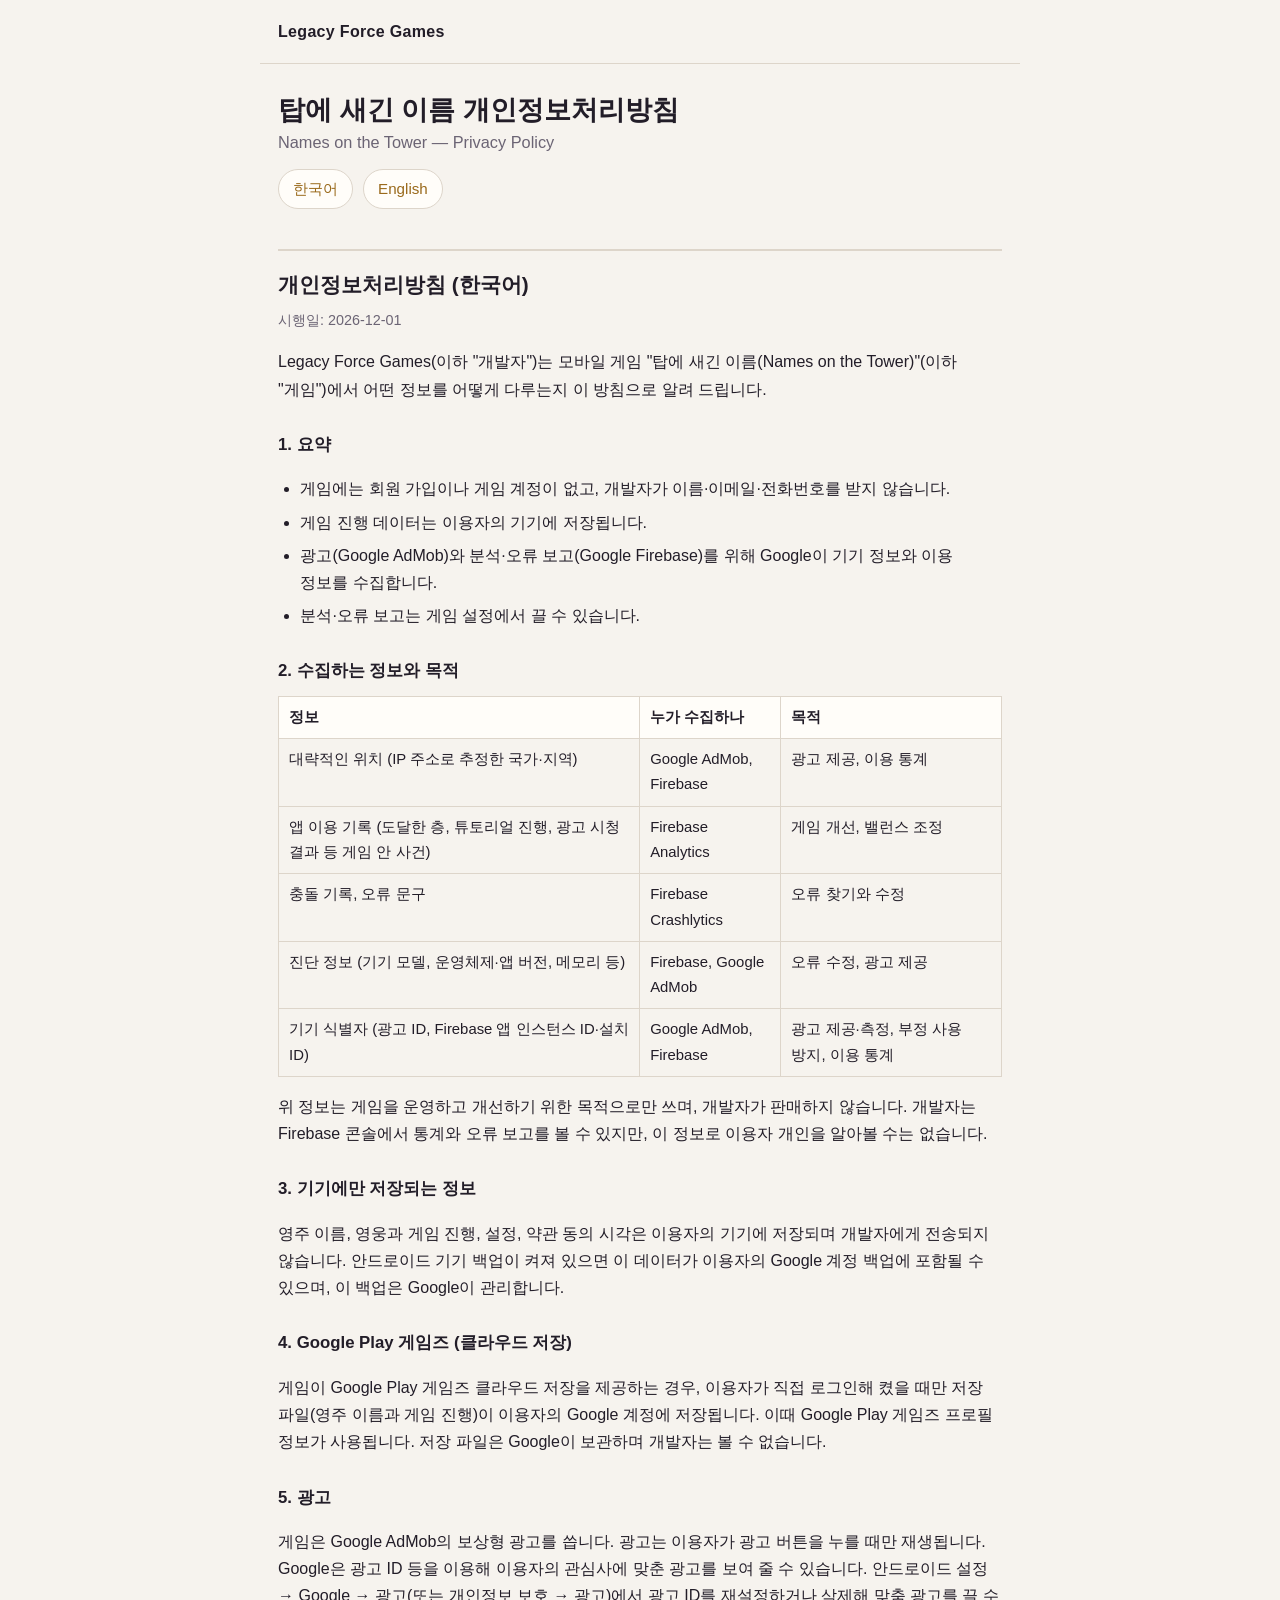
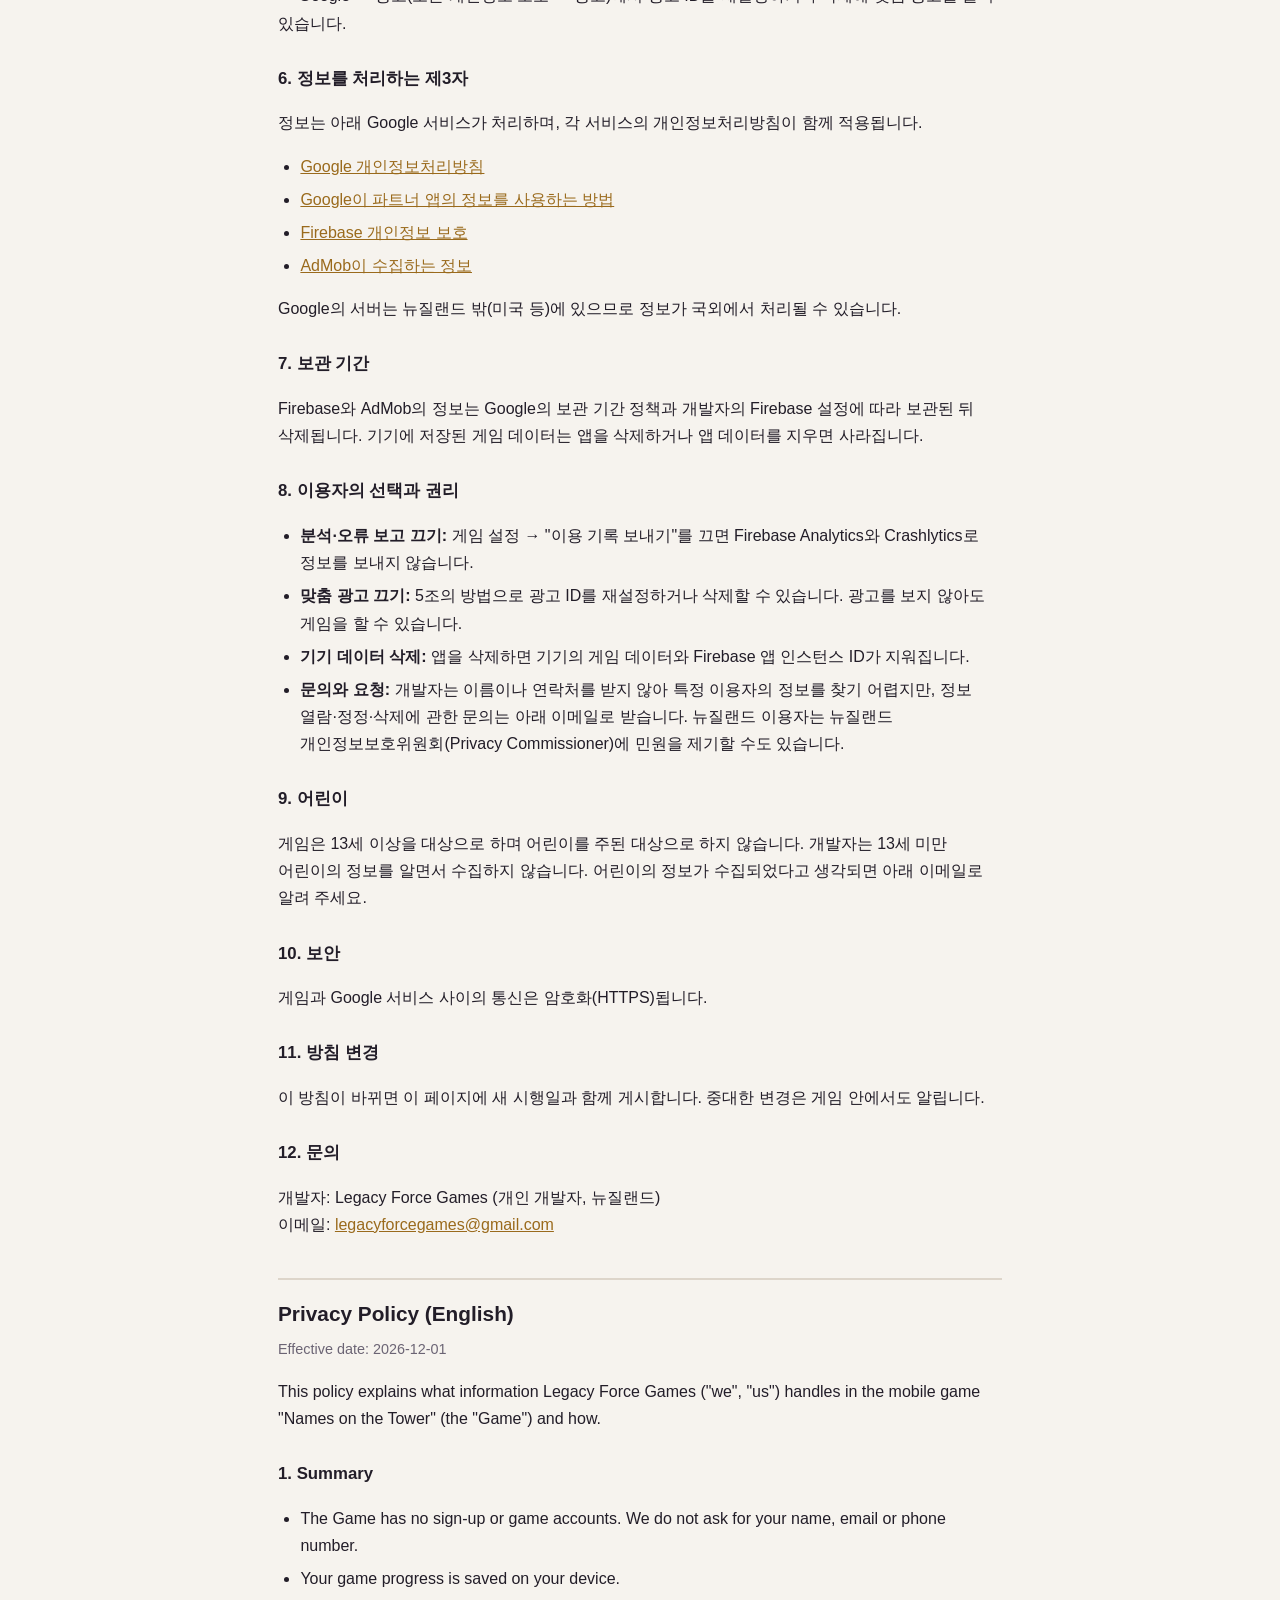
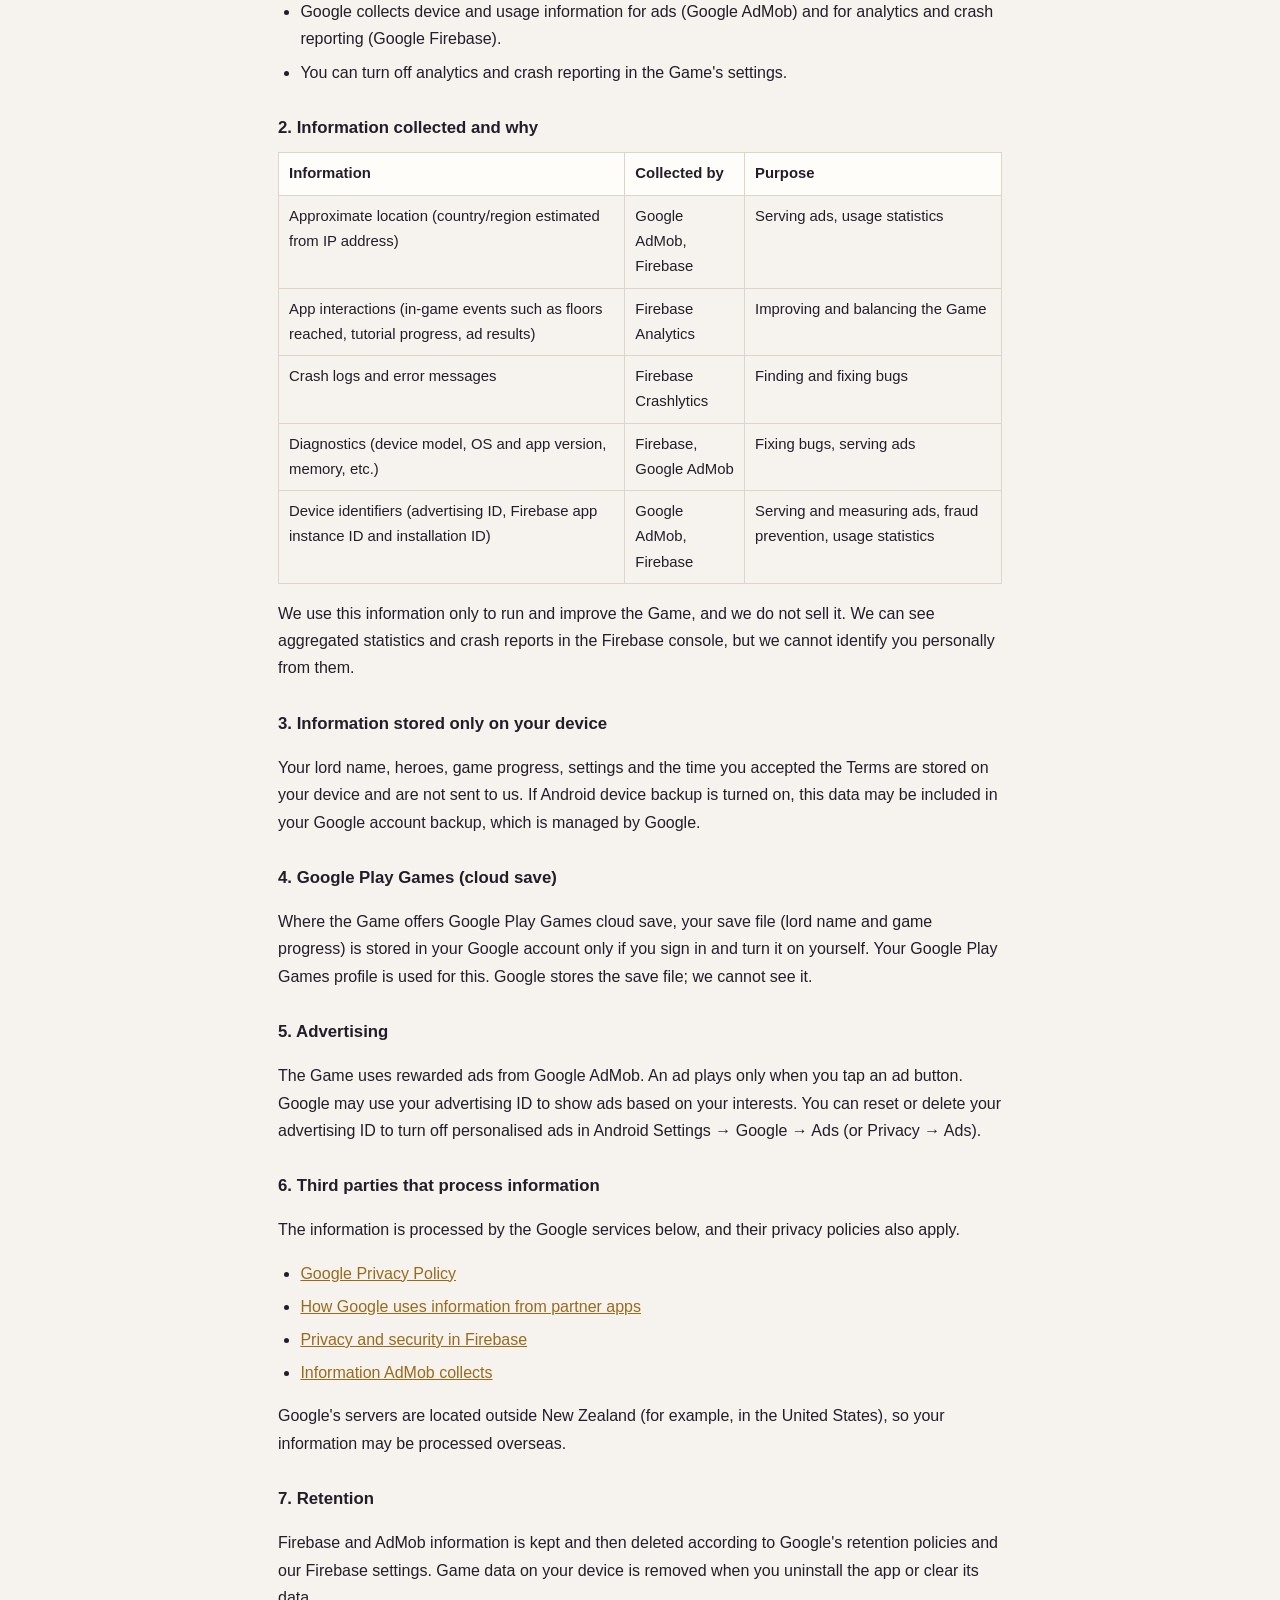
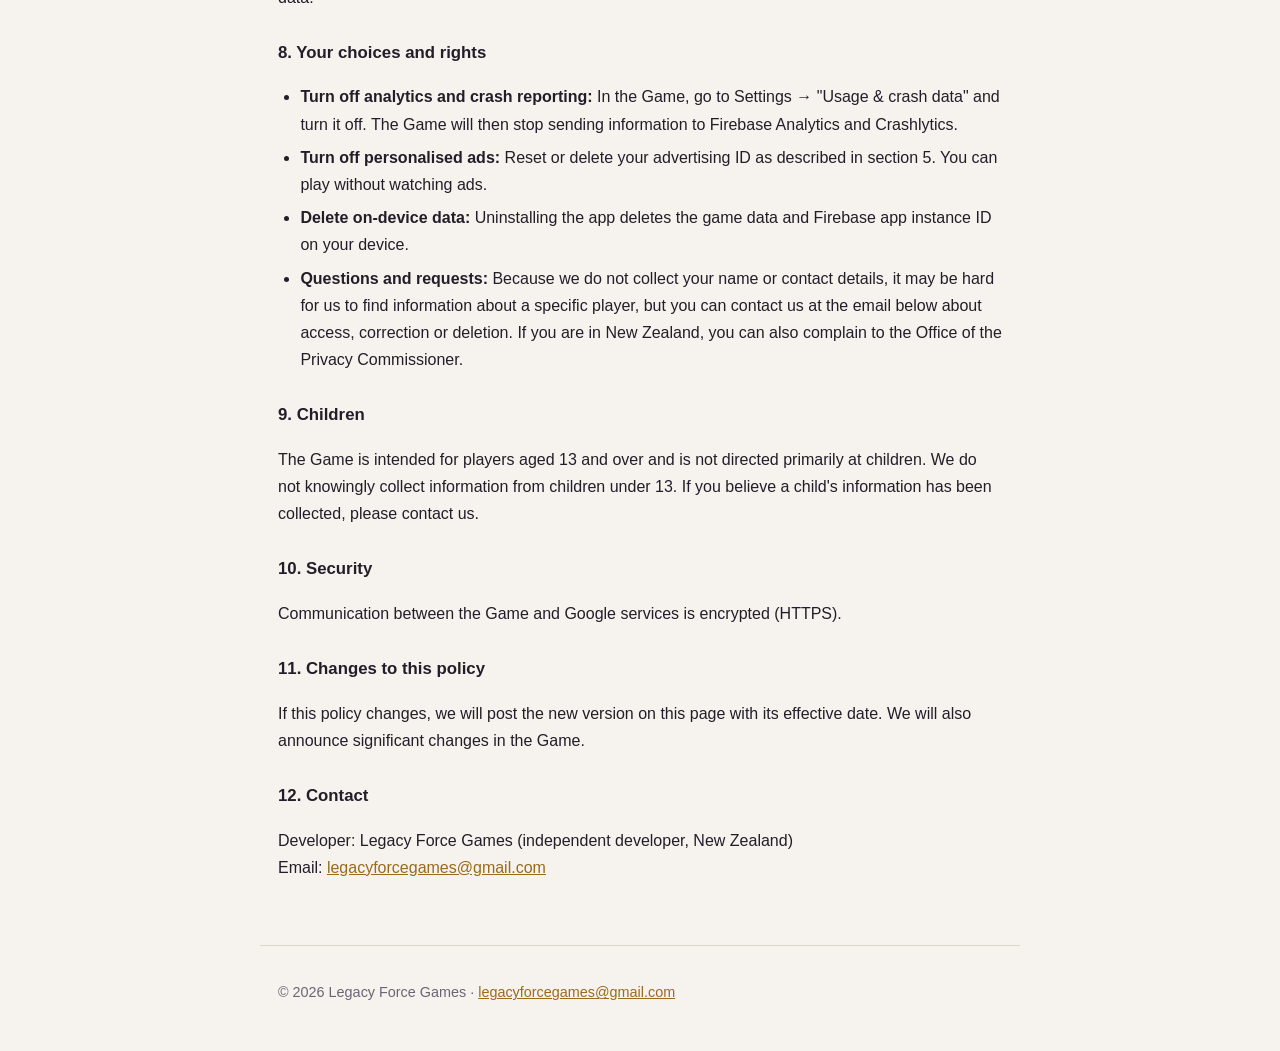
==== names-on-the-tower/privacy/index.html @ eb44769e "Add site: privacy policy, terms of service, app-ads.txt" ====
<!doctype html>
<html lang="ko">
<head>
<meta charset="utf-8">
<meta name="viewport" content="width=device-width, initial-scale=1">
<title>개인정보처리방침 · Privacy Policy — Names on the Tower</title>
<meta name="description" content="Privacy Policy for Names on the Tower">
<link rel="stylesheet" href="/assets/site.css">
</head>
<body>
<header class="top"><a class="brand" href="/">Legacy Force Games</a></header>
<main>
<h1>탑에 새긴 이름 개인정보처리방침<br><span>Names on the Tower — Privacy Policy</span></h1>
<nav class="lang"><a href="#ko">한국어</a><a href="#en">English</a></nav>
<article id="ko" lang="ko">
<h2>개인정보처리방침 (한국어)</h2>
<p class="meta">시행일: 2026-12-01</p>
<p>Legacy Force Games(이하 "개발자")는 모바일 게임 "탑에 새긴 이름(Names on the Tower)"(이하 "게임")에서 어떤 정보를 어떻게 다루는지 이 방침으로 알려 드립니다.</p>

<section id="p1"><h3>1. 요약</h3>
<ul>
<li>게임에는 회원 가입이나 게임 계정이 없고, 개발자가 이름·이메일·전화번호를 받지 않습니다.</li>
<li>게임 진행 데이터는 이용자의 기기에 저장됩니다.</li>
<li>광고(Google AdMob)와 분석·오류 보고(Google Firebase)를 위해 Google이 기기 정보와 이용 정보를 수집합니다.</li>
<li>분석·오류 보고는 게임 설정에서 끌 수 있습니다.</li>
</ul></section>

<section id="p2"><h3>2. 수집하는 정보와 목적</h3>
<div class="table"><table>
<thead><tr><th>정보</th><th>누가 수집하나</th><th>목적</th></tr></thead>
<tbody>
<tr><td>대략적인 위치 (IP 주소로 추정한 국가·지역)</td><td>Google AdMob, Firebase</td><td>광고 제공, 이용 통계</td></tr>
<tr><td>앱 이용 기록 (도달한 층, 튜토리얼 진행, 광고 시청 결과 등 게임 안 사건)</td><td>Firebase Analytics</td><td>게임 개선, 밸런스 조정</td></tr>
<tr><td>충돌 기록, 오류 문구</td><td>Firebase Crashlytics</td><td>오류 찾기와 수정</td></tr>
<tr><td>진단 정보 (기기 모델, 운영체제·앱 버전, 메모리 등)</td><td>Firebase, Google AdMob</td><td>오류 수정, 광고 제공</td></tr>
<tr><td>기기 식별자 (광고 ID, Firebase 앱 인스턴스 ID·설치 ID)</td><td>Google AdMob, Firebase</td><td>광고 제공·측정, 부정 사용 방지, 이용 통계</td></tr>
</tbody></table></div>
<p>위 정보는 게임을 운영하고 개선하기 위한 목적으로만 쓰며, 개발자가 판매하지 않습니다. 개발자는 Firebase 콘솔에서 통계와 오류 보고를 볼 수 있지만, 이 정보로 이용자 개인을 알아볼 수는 없습니다.</p>
</section>

<section id="p3"><h3>3. 기기에만 저장되는 정보</h3>
<p>영주 이름, 영웅과 게임 진행, 설정, 약관 동의 시각은 이용자의 기기에 저장되며 개발자에게 전송되지 않습니다. 안드로이드 기기 백업이 켜져 있으면 이 데이터가 이용자의 Google 계정 백업에 포함될 수 있으며, 이 백업은 Google이 관리합니다.</p></section>

<section id="p4"><h3>4. Google Play 게임즈 (클라우드 저장)</h3>
<p>게임이 Google Play 게임즈 클라우드 저장을 제공하는 경우, 이용자가 직접 로그인해 켰을 때만 저장 파일(영주 이름과 게임 진행)이 이용자의 Google 계정에 저장됩니다. 이때 Google Play 게임즈 프로필 정보가 사용됩니다. 저장 파일은 Google이 보관하며 개발자는 볼 수 없습니다.</p></section>

<section id="p5"><h3>5. 광고</h3>
<p>게임은 Google AdMob의 보상형 광고를 씁니다. 광고는 이용자가 광고 버튼을 누를 때만 재생됩니다. Google은 광고 ID 등을 이용해 이용자의 관심사에 맞춘 광고를 보여 줄 수 있습니다. 안드로이드 설정 → Google → 광고(또는 개인정보 보호 → 광고)에서 광고 ID를 재설정하거나 삭제해 맞춤 광고를 끌 수 있습니다.</p></section>

<section id="p6"><h3>6. 정보를 처리하는 제3자</h3>
<p>정보는 아래 Google 서비스가 처리하며, 각 서비스의 개인정보처리방침이 함께 적용됩니다.</p>
<ul>
<li><a href="https://policies.google.com/privacy">Google 개인정보처리방침</a></li>
<li><a href="https://policies.google.com/technologies/partner-sites">Google이 파트너 앱의 정보를 사용하는 방법</a></li>
<li><a href="https://firebase.google.com/support/privacy">Firebase 개인정보 보호</a></li>
<li><a href="https://support.google.com/admob/answer/6128543">AdMob이 수집하는 정보</a></li>
</ul>
<p>Google의 서버는 뉴질랜드 밖(미국 등)에 있으므로 정보가 국외에서 처리될 수 있습니다.</p></section>

<section id="p7"><h3>7. 보관 기간</h3>
<p>Firebase와 AdMob의 정보는 Google의 보관 기간 정책과 개발자의 Firebase 설정에 따라 보관된 뒤 삭제됩니다. 기기에 저장된 게임 데이터는 앱을 삭제하거나 앱 데이터를 지우면 사라집니다.</p></section>

<section id="p8"><h3>8. 이용자의 선택과 권리</h3>
<ul>
<li><strong>분석·오류 보고 끄기:</strong> 게임 설정 → "이용 기록 보내기"를 끄면 Firebase Analytics와 Crashlytics로 정보를 보내지 않습니다.</li>
<li><strong>맞춤 광고 끄기:</strong> 5조의 방법으로 광고 ID를 재설정하거나 삭제할 수 있습니다. 광고를 보지 않아도 게임을 할 수 있습니다.</li>
<li><strong>기기 데이터 삭제:</strong> 앱을 삭제하면 기기의 게임 데이터와 Firebase 앱 인스턴스 ID가 지워집니다.</li>
<li><strong>문의와 요청:</strong> 개발자는 이름이나 연락처를 받지 않아 특정 이용자의 정보를 찾기 어렵지만, 정보 열람·정정·삭제에 관한 문의는 아래 이메일로 받습니다. 뉴질랜드 이용자는 뉴질랜드 개인정보보호위원회(Privacy Commissioner)에 민원을 제기할 수도 있습니다.</li>
</ul></section>

<section id="p9"><h3>9. 어린이</h3>
<p>게임은 13세 이상을 대상으로 하며 어린이를 주된 대상으로 하지 않습니다. 개발자는 13세 미만 어린이의 정보를 알면서 수집하지 않습니다. 어린이의 정보가 수집되었다고 생각되면 아래 이메일로 알려 주세요.</p></section>

<section id="p10"><h3>10. 보안</h3>
<p>게임과 Google 서비스 사이의 통신은 암호화(HTTPS)됩니다.</p></section>

<section id="p11"><h3>11. 방침 변경</h3>
<p>이 방침이 바뀌면 이 페이지에 새 시행일과 함께 게시합니다. 중대한 변경은 게임 안에서도 알립니다.</p></section>

<section id="p12"><h3>12. 문의</h3>
<p>개발자: Legacy Force Games (개인 개발자, 뉴질랜드)<br>이메일: <a href="mailto:legacyforcegames@gmail.com">legacyforcegames@gmail.com</a></p></section>

</article>
<article id="en" lang="en">
<h2>Privacy Policy (English)</h2>
<p class="meta">Effective date: 2026-12-01</p>
<p>This policy explains what information Legacy Force Games ("we", "us") handles in the mobile game "Names on the Tower" (the "Game") and how.</p>

<section id="e1"><h3>1. Summary</h3>
<ul>
<li>The Game has no sign-up or game accounts. We do not ask for your name, email or phone number.</li>
<li>Your game progress is saved on your device.</li>
<li>Google collects device and usage information for ads (Google AdMob) and for analytics and crash reporting (Google Firebase).</li>
<li>You can turn off analytics and crash reporting in the Game's settings.</li>
</ul></section>

<section id="e2"><h3>2. Information collected and why</h3>
<div class="table"><table>
<thead><tr><th>Information</th><th>Collected by</th><th>Purpose</th></tr></thead>
<tbody>
<tr><td>Approximate location (country/region estimated from IP address)</td><td>Google AdMob, Firebase</td><td>Serving ads, usage statistics</td></tr>
<tr><td>App interactions (in-game events such as floors reached, tutorial progress, ad results)</td><td>Firebase Analytics</td><td>Improving and balancing the Game</td></tr>
<tr><td>Crash logs and error messages</td><td>Firebase Crashlytics</td><td>Finding and fixing bugs</td></tr>
<tr><td>Diagnostics (device model, OS and app version, memory, etc.)</td><td>Firebase, Google AdMob</td><td>Fixing bugs, serving ads</td></tr>
<tr><td>Device identifiers (advertising ID, Firebase app instance ID and installation ID)</td><td>Google AdMob, Firebase</td><td>Serving and measuring ads, fraud prevention, usage statistics</td></tr>
</tbody></table></div>
<p>We use this information only to run and improve the Game, and we do not sell it. We can see aggregated statistics and crash reports in the Firebase console, but we cannot identify you personally from them.</p>
</section>

<section id="e3"><h3>3. Information stored only on your device</h3>
<p>Your lord name, heroes, game progress, settings and the time you accepted the Terms are stored on your device and are not sent to us. If Android device backup is turned on, this data may be included in your Google account backup, which is managed by Google.</p></section>

<section id="e4"><h3>4. Google Play Games (cloud save)</h3>
<p>Where the Game offers Google Play Games cloud save, your save file (lord name and game progress) is stored in your Google account only if you sign in and turn it on yourself. Your Google Play Games profile is used for this. Google stores the save file; we cannot see it.</p></section>

<section id="e5"><h3>5. Advertising</h3>
<p>The Game uses rewarded ads from Google AdMob. An ad plays only when you tap an ad button. Google may use your advertising ID to show ads based on your interests. You can reset or delete your advertising ID to turn off personalised ads in Android Settings → Google → Ads (or Privacy → Ads).</p></section>

<section id="e6"><h3>6. Third parties that process information</h3>
<p>The information is processed by the Google services below, and their privacy policies also apply.</p>
<ul>
<li><a href="https://policies.google.com/privacy">Google Privacy Policy</a></li>
<li><a href="https://policies.google.com/technologies/partner-sites">How Google uses information from partner apps</a></li>
<li><a href="https://firebase.google.com/support/privacy">Privacy and security in Firebase</a></li>
<li><a href="https://support.google.com/admob/answer/6128543">Information AdMob collects</a></li>
</ul>
<p>Google's servers are located outside New Zealand (for example, in the United States), so your information may be processed overseas.</p></section>

<section id="e7"><h3>7. Retention</h3>
<p>Firebase and AdMob information is kept and then deleted according to Google's retention policies and our Firebase settings. Game data on your device is removed when you uninstall the app or clear its data.</p></section>

<section id="e8"><h3>8. Your choices and rights</h3>
<ul>
<li><strong>Turn off analytics and crash reporting:</strong> In the Game, go to Settings → "Usage &amp; crash data" and turn it off. The Game will then stop sending information to Firebase Analytics and Crashlytics.</li>
<li><strong>Turn off personalised ads:</strong> Reset or delete your advertising ID as described in section 5. You can play without watching ads.</li>
<li><strong>Delete on-device data:</strong> Uninstalling the app deletes the game data and Firebase app instance ID on your device.</li>
<li><strong>Questions and requests:</strong> Because we do not collect your name or contact details, it may be hard for us to find information about a specific player, but you can contact us at the email below about access, correction or deletion. If you are in New Zealand, you can also complain to the Office of the Privacy Commissioner.</li>
</ul></section>

<section id="e9"><h3>9. Children</h3>
<p>The Game is intended for players aged 13 and over and is not directed primarily at children. We do not knowingly collect information from children under 13. If you believe a child's information has been collected, please contact us.</p></section>

<section id="e10"><h3>10. Security</h3>
<p>Communication between the Game and Google services is encrypted (HTTPS).</p></section>

<section id="e11"><h3>11. Changes to this policy</h3>
<p>If this policy changes, we will post the new version on this page with its effective date. We will also announce significant changes in the Game.</p></section>

<section id="e12"><h3>12. Contact</h3>
<p>Developer: Legacy Force Games (independent developer, New Zealand)<br>Email: <a href="mailto:legacyforcegames@gmail.com">legacyforcegames@gmail.com</a></p></section>

</article>
</main>
<footer><p>© 2026 Legacy Force Games · <a href="mailto:legacyforcegames@gmail.com">legacyforcegames@gmail.com</a></p></footer>
</body>
</html>
---- assets/site.css ----
:root {
  --bg: #f6f3ee;
  --fg: #221d28;
  --dim: #6b6474;
  --line: #ddd5ca;
  --accent: #9a6a1c;
  --panel: #fffdf9;
}
@media (prefers-color-scheme: dark) {
  :root {
    --bg: #14111c;
    --fg: #ece6f2;
    --dim: #a59cb2;
    --line: #2e2838;
    --accent: #e0b25a;
    --panel: #1c1826;
    color-scheme: dark;
  }
}
* { box-sizing: border-box; }
body {
  margin: 0;
  background: var(--bg);
  color: var(--fg);
  font: 16px/1.7 -apple-system, BlinkMacSystemFont, "Segoe UI", "Apple SD Gothic Neo", "Noto Sans KR", "Malgun Gothic", sans-serif;
  word-break: keep-all;
  overflow-wrap: anywhere;
}
a { color: var(--accent); }
.top, main, footer {
  max-width: 760px;
  margin: 0 auto;
  padding-left: max(18px, env(safe-area-inset-left, 0px));
  padding-right: max(18px, env(safe-area-inset-right, 0px));
}
.top { padding-block: 18px; border-bottom: 1px solid var(--line); }
.brand { color: var(--fg); text-decoration: none; font-weight: 700; letter-spacing: 0.02em; }
main { padding-block: 28px 48px; }
h1 { font-size: 1.7rem; line-height: 1.3; margin: 0 0 16px; text-wrap: balance; }
h1 span, h2 span { display: block; font-size: 0.6em; color: var(--dim); font-weight: 500; margin-top: 4px; }
h2 { font-size: 1.3rem; margin: 40px 0 6px; padding-top: 16px; border-top: 2px solid var(--line); }
h3 { font-size: 1.05rem; margin: 28px 0 8px; }
.meta { color: var(--dim); font-size: 0.9rem; margin: 0 0 8px; }
.lead { font-size: 1.1rem; color: var(--dim); }
.lang { display: flex; gap: 10px; flex-wrap: wrap; margin: 8px 0 0; }
.lang a {
  padding: 6px 14px; border: 1px solid var(--line); border-radius: 999px;
  text-decoration: none; background: var(--panel); font-size: 0.95rem;
}
ol, ul { padding-left: 1.4em; }
li { margin: 6px 0; }
li > ul { margin-top: 4px; }
.table { overflow-x: auto; margin: 10px 0; }
table { border-collapse: collapse; width: 100%; min-width: 520px; font-size: 0.93rem; }
th, td { border: 1px solid var(--line); padding: 8px 10px; text-align: left; vertical-align: top; }
th { background: var(--panel); }
.game { background: var(--panel); border: 1px solid var(--line); border-radius: 10px; padding: 4px 20px 12px; margin-top: 24px; }
.game h2 { border-top: 0; margin-top: 12px; padding-top: 0; }
.links { list-style: none; padding: 0; }
footer { padding-block: 20px 32px; border-top: 1px solid var(--line); color: var(--dim); font-size: 0.9rem; }
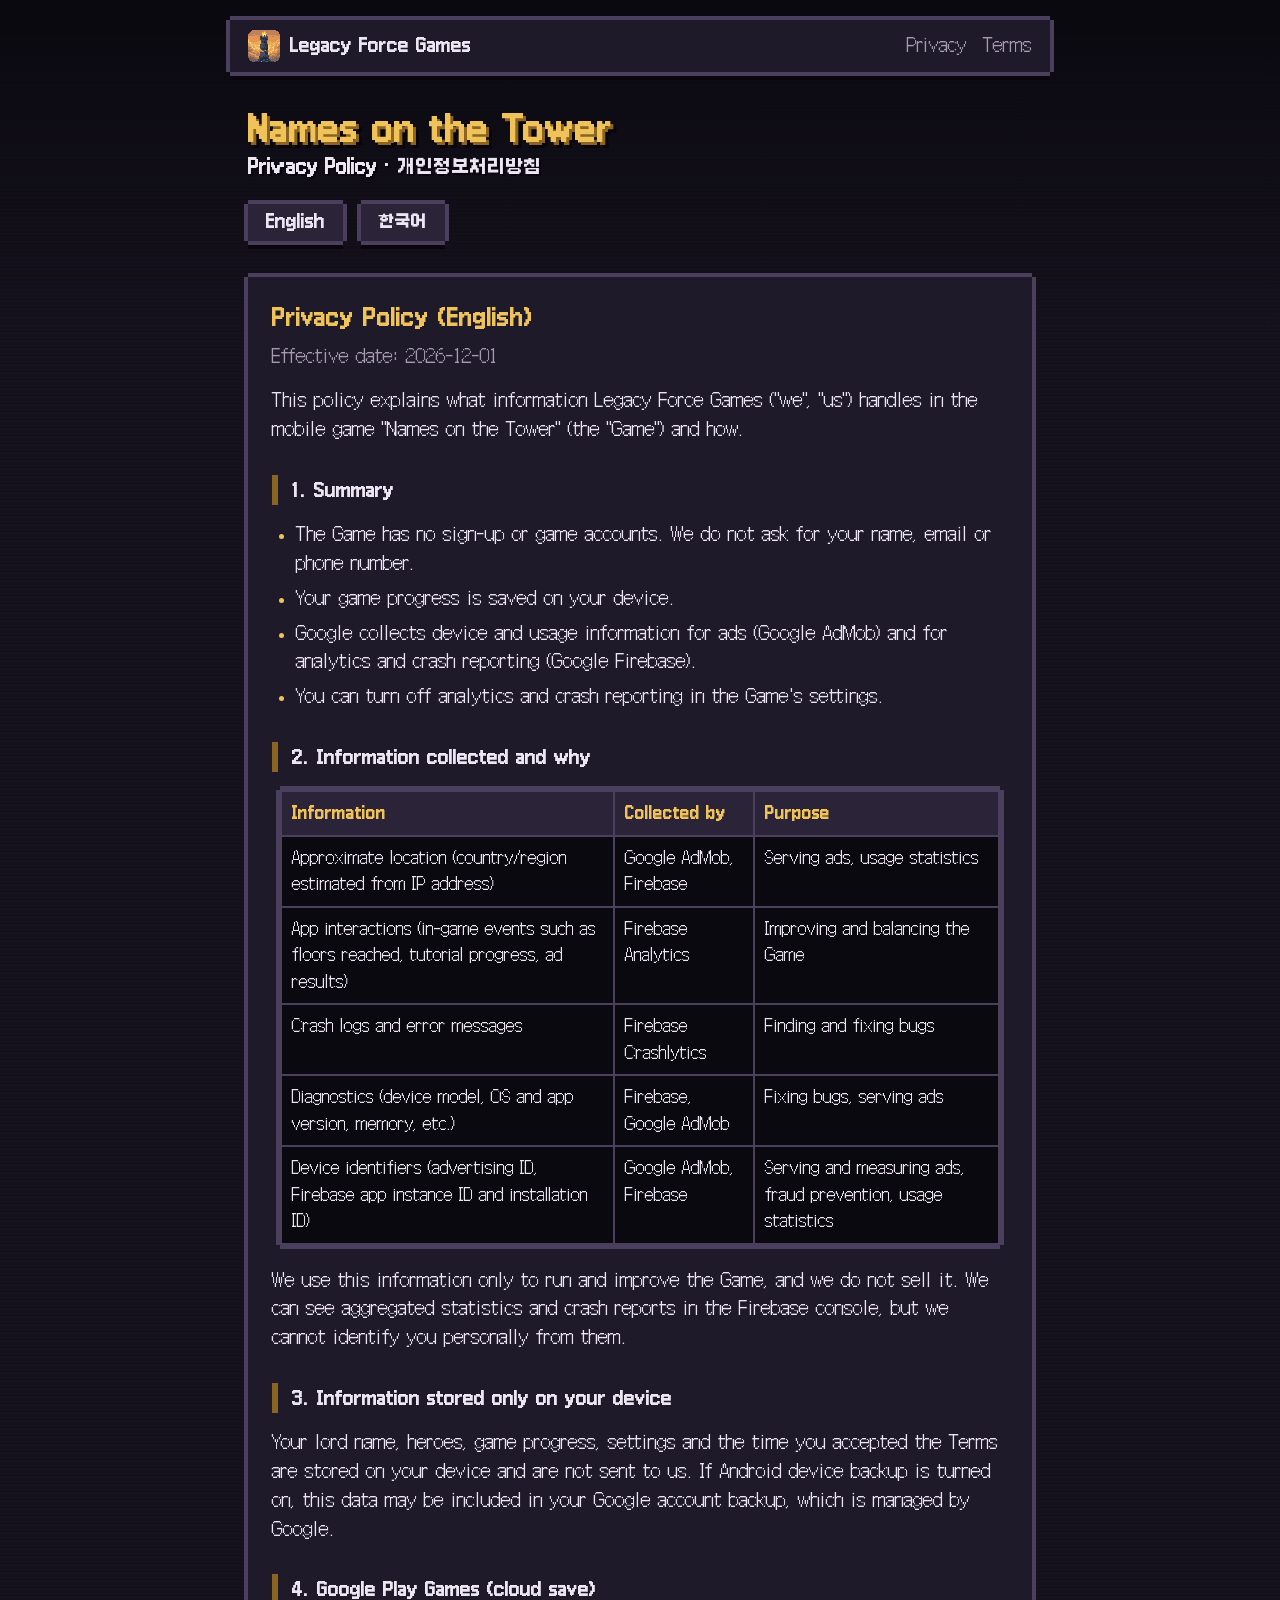
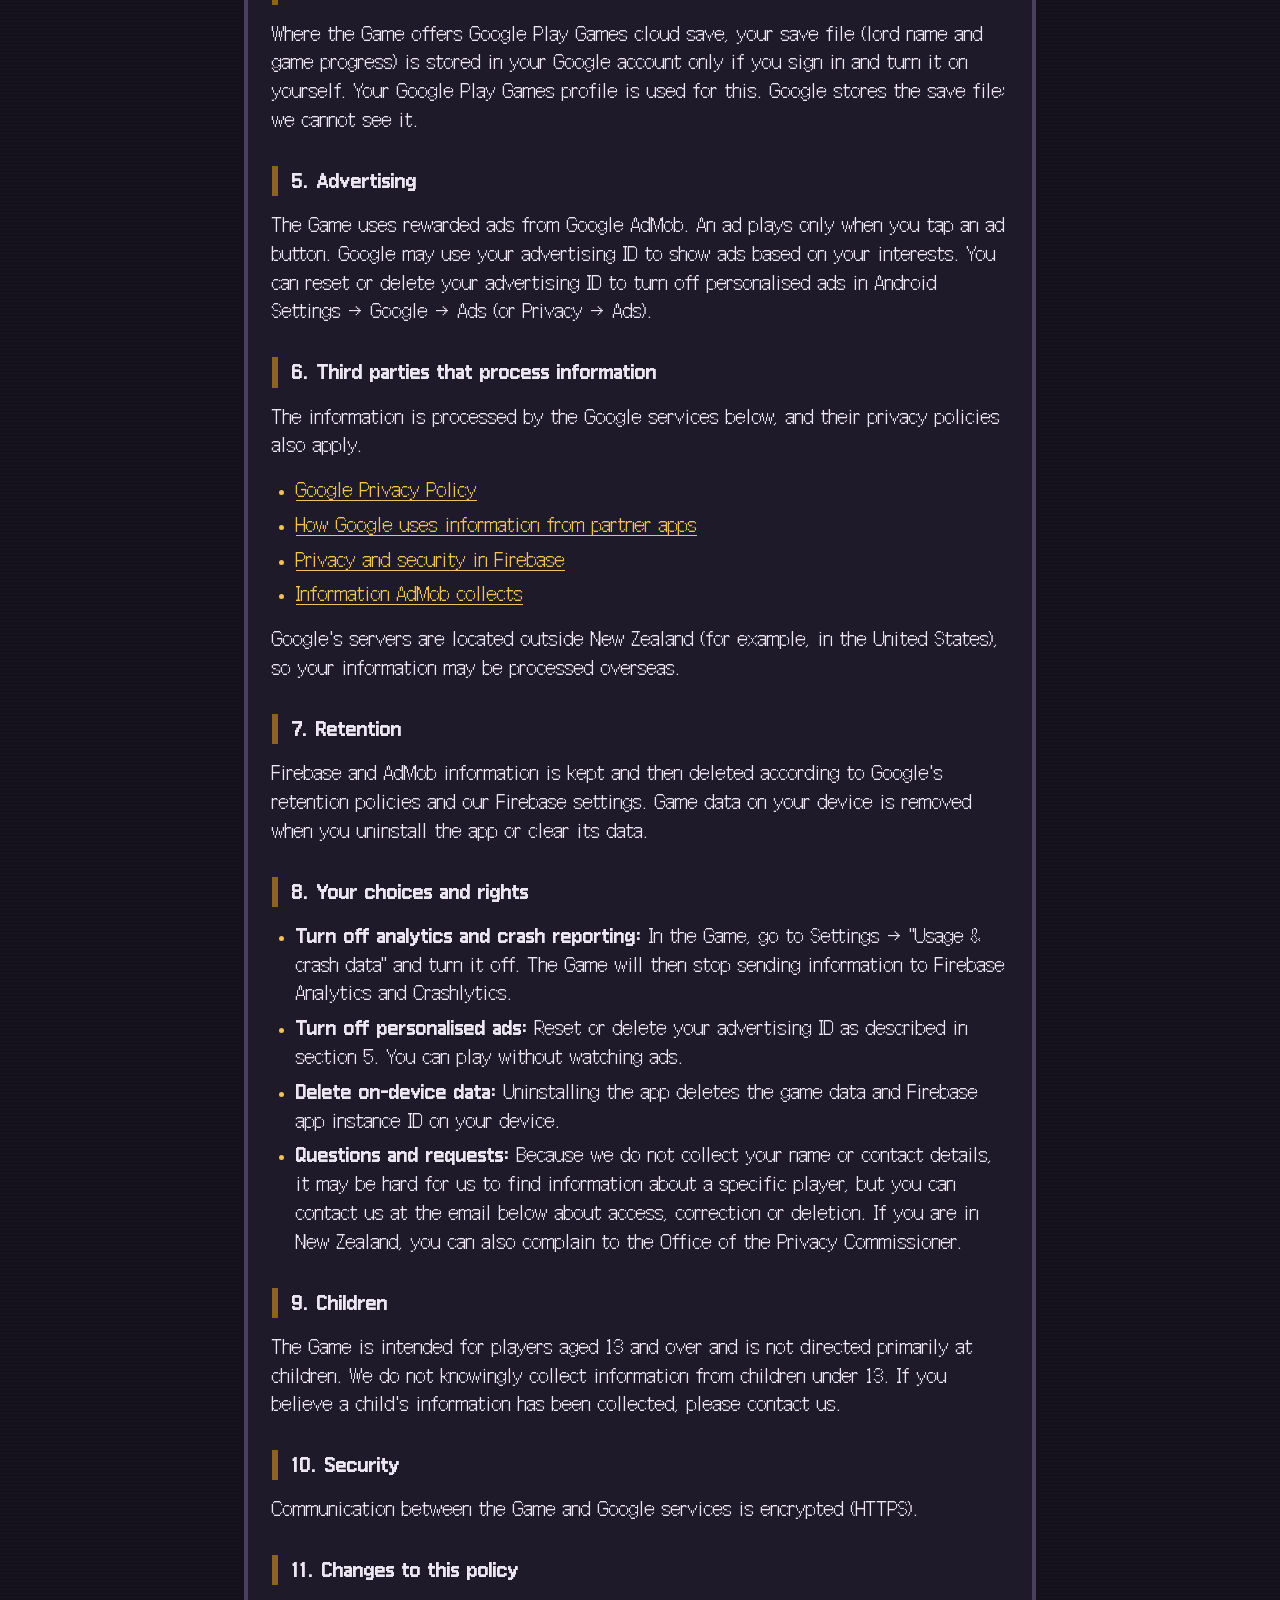
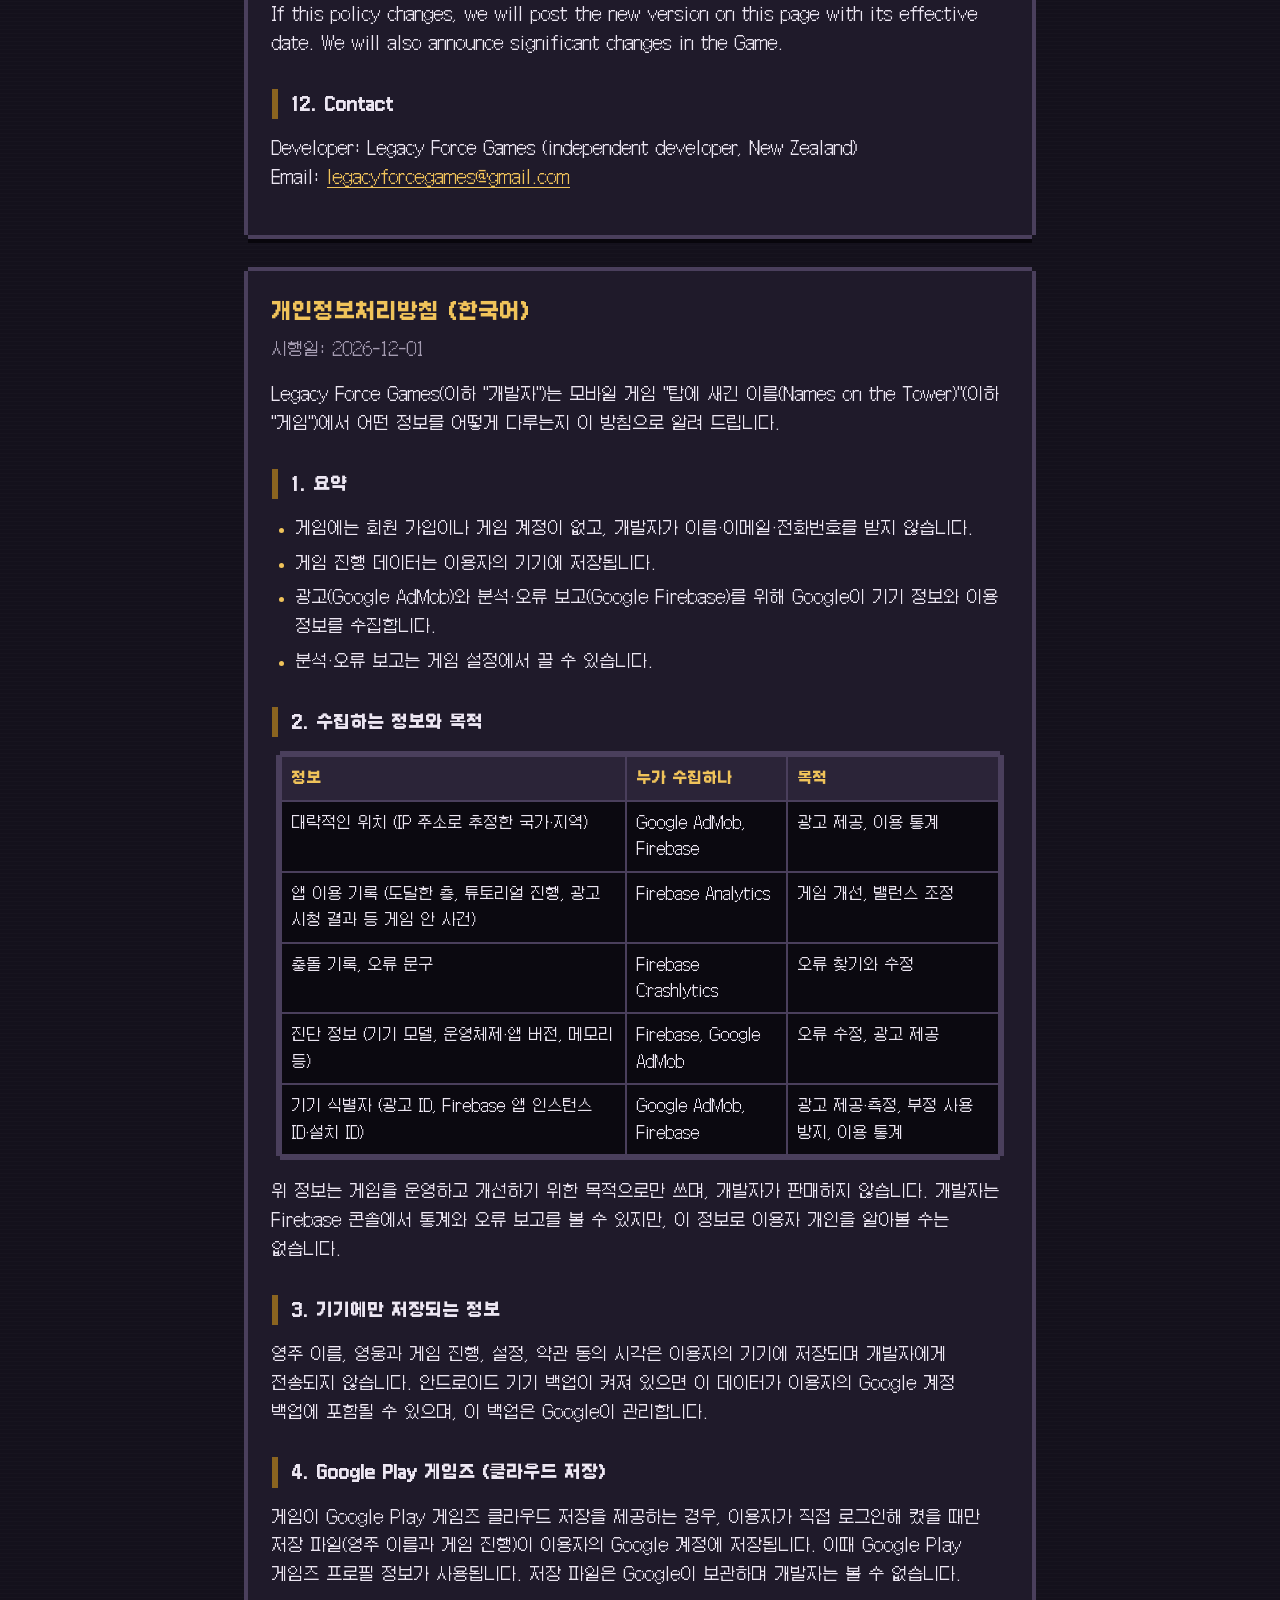
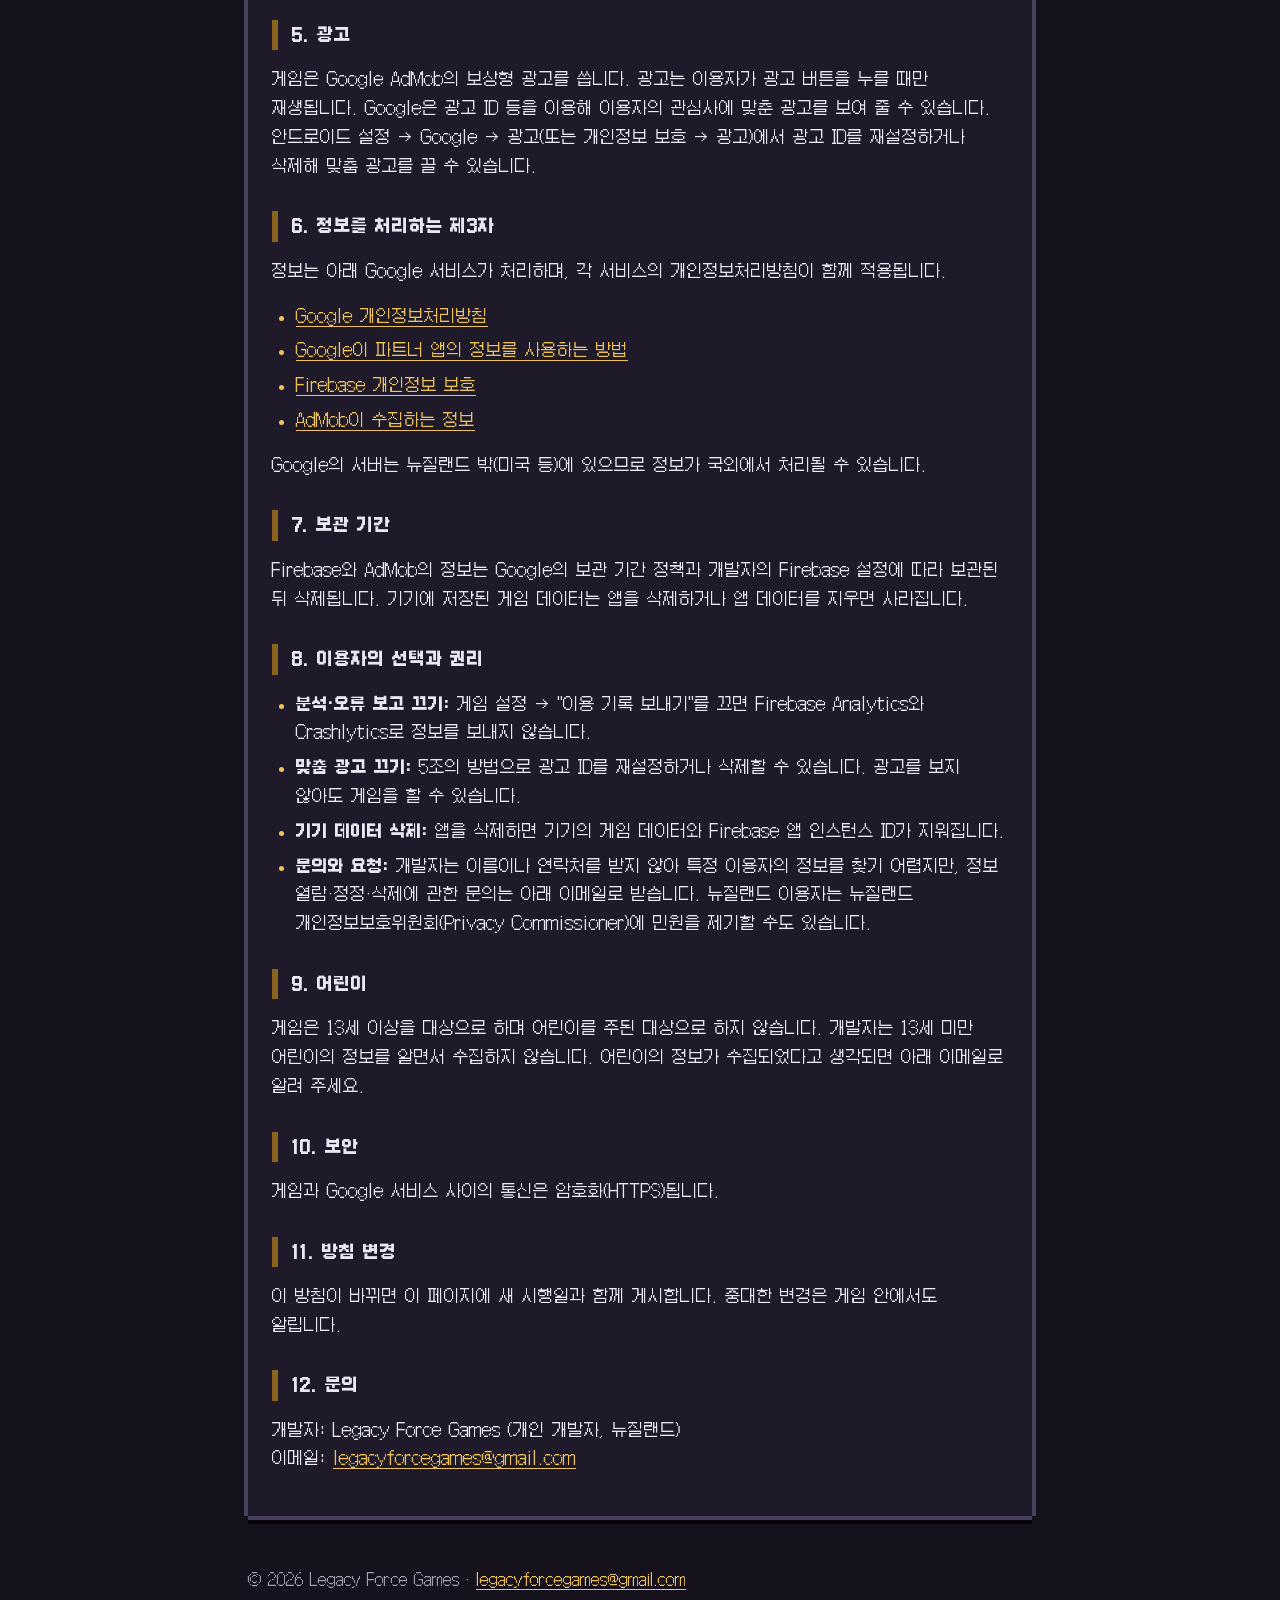
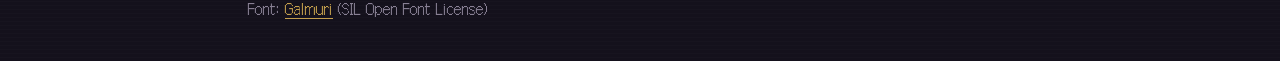
==== commit 5e18099a: "Pixel style, English first, home page with links" ====
--- a/names-on-the-tower/privacy/index.html
+++ b/names-on-the-tower/privacy/index.html
@@ -1,18 +1,89 @@
 <!doctype html>
-<html lang="ko">
+<html lang="en">
 <head>
 <meta charset="utf-8">
-<meta name="viewport" content="width=device-width, initial-scale=1">
-<title>개인정보처리방침 · Privacy Policy — Names on the Tower</title>
+<meta name="viewport" content="width=device-width, initial-scale=1, viewport-fit=cover">
+<title>Privacy Policy — Names on the Tower</title>
 <meta name="description" content="Privacy Policy for Names on the Tower">
+<link rel="icon" href="/assets/icon.png">
 <link rel="stylesheet" href="/assets/site.css">
 </head>
-<body>
-<header class="top"><a class="brand" href="/">Legacy Force Games</a></header>
+<body class="privacy">
+<header class="top"><a class="brand" href="/"><img src="/assets/icon.png" alt="" width="32" height="32">Legacy Force Games</a>
+<nav><a href="/names-on-the-tower/privacy/">Privacy</a><a href="/names-on-the-tower/terms/">Terms</a></nav></header>
 <main>
-<h1>탑에 새긴 이름 개인정보처리방침<br><span>Names on the Tower — Privacy Policy</span></h1>
-<nav class="lang"><a href="#ko">한국어</a><a href="#en">English</a></nav>
-<article id="ko" lang="ko">
+<h1>Names on the Tower<br><span>Privacy Policy · 개인정보처리방침</span></h1>
+<nav class="lang"><a class="btn" href="#en">English</a><a class="btn" href="#ko">한국어</a></nav>
+<article id="en" lang="en" class="panel">
+<h2>Privacy Policy (English)</h2>
+<p class="meta">Effective date: 2026-12-01</p>
+<p>This policy explains what information Legacy Force Games ("we", "us") handles in the mobile game "Names on the Tower" (the "Game") and how.</p>
+
+<section id="e1"><h3>1. Summary</h3>
+<ul>
+<li>The Game has no sign-up or game accounts. We do not ask for your name, email or phone number.</li>
+<li>Your game progress is saved on your device.</li>
+<li>Google collects device and usage information for ads (Google AdMob) and for analytics and crash reporting (Google Firebase).</li>
+<li>You can turn off analytics and crash reporting in the Game's settings.</li>
+</ul></section>
+
+<section id="e2"><h3>2. Information collected and why</h3>
+<div class="table"><table>
+<thead><tr><th>Information</th><th>Collected by</th><th>Purpose</th></tr></thead>
+<tbody>
+<tr><td>Approximate location (country/region estimated from IP address)</td><td>Google AdMob, Firebase</td><td>Serving ads, usage statistics</td></tr>
+<tr><td>App interactions (in-game events such as floors reached, tutorial progress, ad results)</td><td>Firebase Analytics</td><td>Improving and balancing the Game</td></tr>
+<tr><td>Crash logs and error messages</td><td>Firebase Crashlytics</td><td>Finding and fixing bugs</td></tr>
+<tr><td>Diagnostics (device model, OS and app version, memory, etc.)</td><td>Firebase, Google AdMob</td><td>Fixing bugs, serving ads</td></tr>
+<tr><td>Device identifiers (advertising ID, Firebase app instance ID and installation ID)</td><td>Google AdMob, Firebase</td><td>Serving and measuring ads, fraud prevention, usage statistics</td></tr>
+</tbody></table></div>
+<p>We use this information only to run and improve the Game, and we do not sell it. We can see aggregated statistics and crash reports in the Firebase console, but we cannot identify you personally from them.</p>
+</section>
+
+<section id="e3"><h3>3. Information stored only on your device</h3>
+<p>Your lord name, heroes, game progress, settings and the time you accepted the Terms are stored on your device and are not sent to us. If Android device backup is turned on, this data may be included in your Google account backup, which is managed by Google.</p></section>
+
+<section id="e4"><h3>4. Google Play Games (cloud save)</h3>
+<p>Where the Game offers Google Play Games cloud save, your save file (lord name and game progress) is stored in your Google account only if you sign in and turn it on yourself. Your Google Play Games profile is used for this. Google stores the save file; we cannot see it.</p></section>
+
+<section id="e5"><h3>5. Advertising</h3>
+<p>The Game uses rewarded ads from Google AdMob. An ad plays only when you tap an ad button. Google may use your advertising ID to show ads based on your interests. You can reset or delete your advertising ID to turn off personalised ads in Android Settings → Google → Ads (or Privacy → Ads).</p></section>
+
+<section id="e6"><h3>6. Third parties that process information</h3>
+<p>The information is processed by the Google services below, and their privacy policies also apply.</p>
+<ul>
+<li><a href="https://policies.google.com/privacy">Google Privacy Policy</a></li>
+<li><a href="https://policies.google.com/technologies/partner-sites">How Google uses information from partner apps</a></li>
+<li><a href="https://firebase.google.com/support/privacy">Privacy and security in Firebase</a></li>
+<li><a href="https://support.google.com/admob/answer/6128543">Information AdMob collects</a></li>
+</ul>
+<p>Google's servers are located outside New Zealand (for example, in the United States), so your information may be processed overseas.</p></section>
+
+<section id="e7"><h3>7. Retention</h3>
+<p>Firebase and AdMob information is kept and then deleted according to Google's retention policies and our Firebase settings. Game data on your device is removed when you uninstall the app or clear its data.</p></section>
+
+<section id="e8"><h3>8. Your choices and rights</h3>
+<ul>
+<li><strong>Turn off analytics and crash reporting:</strong> In the Game, go to Settings → "Usage &amp; crash data" and turn it off. The Game will then stop sending information to Firebase Analytics and Crashlytics.</li>
+<li><strong>Turn off personalised ads:</strong> Reset or delete your advertising ID as described in section 5. You can play without watching ads.</li>
+<li><strong>Delete on-device data:</strong> Uninstalling the app deletes the game data and Firebase app instance ID on your device.</li>
+<li><strong>Questions and requests:</strong> Because we do not collect your name or contact details, it may be hard for us to find information about a specific player, but you can contact us at the email below about access, correction or deletion. If you are in New Zealand, you can also complain to the Office of the Privacy Commissioner.</li>
+</ul></section>
+
+<section id="e9"><h3>9. Children</h3>
+<p>The Game is intended for players aged 13 and over and is not directed primarily at children. We do not knowingly collect information from children under 13. If you believe a child's information has been collected, please contact us.</p></section>
+
+<section id="e10"><h3>10. Security</h3>
+<p>Communication between the Game and Google services is encrypted (HTTPS).</p></section>
+
+<section id="e11"><h3>11. Changes to this policy</h3>
+<p>If this policy changes, we will post the new version on this page with its effective date. We will also announce significant changes in the Game.</p></section>
+
+<section id="e12"><h3>12. Contact</h3>
+<p>Developer: Legacy Force Games (independent developer, New Zealand)<br>Email: <a href="mailto:legacyforcegames@gmail.com">legacyforcegames@gmail.com</a></p></section>
+
+</article>
+<article id="ko" lang="ko" class="panel">
 <h2>개인정보처리방침 (한국어)</h2>
 <p class="meta">시행일: 2026-12-01</p>
 <p>Legacy Force Games(이하 "개발자")는 모바일 게임 "탑에 새긴 이름(Names on the Tower)"(이하 "게임")에서 어떤 정보를 어떻게 다루는지 이 방침으로 알려 드립니다.</p>
@@ -81,76 +152,8 @@
 <p>개발자: Legacy Force Games (개인 개발자, 뉴질랜드)<br>이메일: <a href="mailto:legacyforcegames@gmail.com">legacyforcegames@gmail.com</a></p></section>
 
 </article>
-<article id="en" lang="en">
-<h2>Privacy Policy (English)</h2>
-<p class="meta">Effective date: 2026-12-01</p>
-<p>This policy explains what information Legacy Force Games ("we", "us") handles in the mobile game "Names on the Tower" (the "Game") and how.</p>
-
-<section id="e1"><h3>1. Summary</h3>
-<ul>
-<li>The Game has no sign-up or game accounts. We do not ask for your name, email or phone number.</li>
-<li>Your game progress is saved on your device.</li>
-<li>Google collects device and usage information for ads (Google AdMob) and for analytics and crash reporting (Google Firebase).</li>
-<li>You can turn off analytics and crash reporting in the Game's settings.</li>
-</ul></section>
-
-<section id="e2"><h3>2. Information collected and why</h3>
-<div class="table"><table>
-<thead><tr><th>Information</th><th>Collected by</th><th>Purpose</th></tr></thead>
-<tbody>
-<tr><td>Approximate location (country/region estimated from IP address)</td><td>Google AdMob, Firebase</td><td>Serving ads, usage statistics</td></tr>
-<tr><td>App interactions (in-game events such as floors reached, tutorial progress, ad results)</td><td>Firebase Analytics</td><td>Improving and balancing the Game</td></tr>
-<tr><td>Crash logs and error messages</td><td>Firebase Crashlytics</td><td>Finding and fixing bugs</td></tr>
-<tr><td>Diagnostics (device model, OS and app version, memory, etc.)</td><td>Firebase, Google AdMob</td><td>Fixing bugs, serving ads</td></tr>
-<tr><td>Device identifiers (advertising ID, Firebase app instance ID and installation ID)</td><td>Google AdMob, Firebase</td><td>Serving and measuring ads, fraud prevention, usage statistics</td></tr>
-</tbody></table></div>
-<p>We use this information only to run and improve the Game, and we do not sell it. We can see aggregated statistics and crash reports in the Firebase console, but we cannot identify you personally from them.</p>
-</section>
-
-<section id="e3"><h3>3. Information stored only on your device</h3>
-<p>Your lord name, heroes, game progress, settings and the time you accepted the Terms are stored on your device and are not sent to us. If Android device backup is turned on, this data may be included in your Google account backup, which is managed by Google.</p></section>
-
-<section id="e4"><h3>4. Google Play Games (cloud save)</h3>
-<p>Where the Game offers Google Play Games cloud save, your save file (lord name and game progress) is stored in your Google account only if you sign in and turn it on yourself. Your Google Play Games profile is used for this. Google stores the save file; we cannot see it.</p></section>
-
-<section id="e5"><h3>5. Advertising</h3>
-<p>The Game uses rewarded ads from Google AdMob. An ad plays only when you tap an ad button. Google may use your advertising ID to show ads based on your interests. You can reset or delete your advertising ID to turn off personalised ads in Android Settings → Google → Ads (or Privacy → Ads).</p></section>
-
-<section id="e6"><h3>6. Third parties that process information</h3>
-<p>The information is processed by the Google services below, and their privacy policies also apply.</p>
-<ul>
-<li><a href="https://policies.google.com/privacy">Google Privacy Policy</a></li>
-<li><a href="https://policies.google.com/technologies/partner-sites">How Google uses information from partner apps</a></li>
-<li><a href="https://firebase.google.com/support/privacy">Privacy and security in Firebase</a></li>
-<li><a href="https://support.google.com/admob/answer/6128543">Information AdMob collects</a></li>
-</ul>
-<p>Google's servers are located outside New Zealand (for example, in the United States), so your information may be processed overseas.</p></section>
-
-<section id="e7"><h3>7. Retention</h3>
-<p>Firebase and AdMob information is kept and then deleted according to Google's retention policies and our Firebase settings. Game data on your device is removed when you uninstall the app or clear its data.</p></section>
-
-<section id="e8"><h3>8. Your choices and rights</h3>
-<ul>
-<li><strong>Turn off analytics and crash reporting:</strong> In the Game, go to Settings → "Usage &amp; crash data" and turn it off. The Game will then stop sending information to Firebase Analytics and Crashlytics.</li>
-<li><strong>Turn off personalised ads:</strong> Reset or delete your advertising ID as described in section 5. You can play without watching ads.</li>
-<li><strong>Delete on-device data:</strong> Uninstalling the app deletes the game data and Firebase app instance ID on your device.</li>
-<li><strong>Questions and requests:</strong> Because we do not collect your name or contact details, it may be hard for us to find information about a specific player, but you can contact us at the email below about access, correction or deletion. If you are in New Zealand, you can also complain to the Office of the Privacy Commissioner.</li>
-</ul></section>
-
-<section id="e9"><h3>9. Children</h3>
-<p>The Game is intended for players aged 13 and over and is not directed primarily at children. We do not knowingly collect information from children under 13. If you believe a child's information has been collected, please contact us.</p></section>
-
-<section id="e10"><h3>10. Security</h3>
-<p>Communication between the Game and Google services is encrypted (HTTPS).</p></section>
-
-<section id="e11"><h3>11. Changes to this policy</h3>
-<p>If this policy changes, we will post the new version on this page with its effective date. We will also announce significant changes in the Game.</p></section>
-
-<section id="e12"><h3>12. Contact</h3>
-<p>Developer: Legacy Force Games (independent developer, New Zealand)<br>Email: <a href="mailto:legacyforcegames@gmail.com">legacyforcegames@gmail.com</a></p></section>
-
-</article>
 </main>
-<footer><p>© 2026 Legacy Force Games · <a href="mailto:legacyforcegames@gmail.com">legacyforcegames@gmail.com</a></p></footer>
+<footer><p>© 2026 Legacy Force Games · <a href="mailto:legacyforcegames@gmail.com">legacyforcegames@gmail.com</a></p>
+<p class="fine">Font: <a href="https://github.com/quiple/galmuri">Galmuri</a> (SIL Open Font License)</p></footer>
 </body>
 </html>
--- a/assets/site.css
+++ b/assets/site.css
@@ -1,60 +1,116 @@
+@font-face { font-family: "Galmuri11"; src: url("/assets/fonts/Galmuri11.woff2") format("woff2"); font-weight: 400; font-display: swap; }
+@font-face { font-family: "Galmuri11"; src: url("/assets/fonts/Galmuri11-Bold.woff2") format("woff2"); font-weight: 700; font-display: swap; }
+
+/* 게임과 같은 어두운 도트 팔레트 (한 가지 모습으로 고정) */
 :root {
-  --bg: #f6f3ee;
-  --fg: #221d28;
-  --dim: #6b6474;
-  --line: #ddd5ca;
-  --accent: #9a6a1c;
-  --panel: #fffdf9;
-}
-@media (prefers-color-scheme: dark) {
-  :root {
-    --bg: #14111c;
-    --fg: #ece6f2;
-    --dim: #a59cb2;
-    --line: #2e2838;
-    --accent: #e0b25a;
-    --panel: #1c1826;
-    color-scheme: dark;
-  }
+  color-scheme: dark;
+  --bg: #14111c;
+  --bg2: #0b0910;
+  --panel: #1f1a2a;
+  --panel-hi: #2b2438;
+  --edge: #4a3f5c;
+  --edge-dark: #08060c;
+  --fg: #ece6f2;
+  --dim: #a59cb2;
+  --gold: #f0c35a;
+  --gold-dark: #8a6420;
+  --red: #c85a4a;
 }
 * { box-sizing: border-box; }
+html { background: var(--bg2); }
 body {
   margin: 0;
-  background: var(--bg);
+  background:
+    linear-gradient(var(--bg2), transparent 320px),
+    repeating-linear-gradient(0deg, transparent 0 3px, rgba(255,255,255,0.012) 3px 4px),
+    var(--bg);
   color: var(--fg);
-  font: 16px/1.7 -apple-system, BlinkMacSystemFont, "Segoe UI", "Apple SD Gothic Neo", "Noto Sans KR", "Malgun Gothic", sans-serif;
+  font: 16px/1.8 "Galmuri11", "Apple SD Gothic Neo", "Noto Sans KR", monospace;
+  -webkit-font-smoothing: none;
+  font-smooth: never;
   word-break: keep-all;
   overflow-wrap: anywhere;
 }
-a { color: var(--accent); }
+img { image-rendering: pixelated; max-width: 100%; }
+a { color: var(--gold); text-underline-offset: 3px; }
+a:hover { color: #fff2c0; }
+
+/* 도트 테두리: 모서리를 깎은 계단 모양 */
+.panel, .btn, .top, .table table {
+  box-shadow:
+    0 -4px 0 0 var(--edge), 0 4px 0 0 var(--edge),
+    -4px 0 0 0 var(--edge), 4px 0 0 0 var(--edge),
+    0 8px 0 0 var(--edge-dark);
+}
+
 .top, main, footer {
-  max-width: 760px;
+  max-width: 820px;
   margin: 0 auto;
   padding-left: max(18px, env(safe-area-inset-left, 0px));
   padding-right: max(18px, env(safe-area-inset-right, 0px));
 }
-.top { padding-block: 18px; border-bottom: 1px solid var(--line); }
-.brand { color: var(--fg); text-decoration: none; font-weight: 700; letter-spacing: 0.02em; }
-main { padding-block: 28px 48px; }
-h1 { font-size: 1.7rem; line-height: 1.3; margin: 0 0 16px; text-wrap: balance; }
-h1 span, h2 span { display: block; font-size: 0.6em; color: var(--dim); font-weight: 500; margin-top: 4px; }
-h2 { font-size: 1.3rem; margin: 40px 0 6px; padding-top: 16px; border-top: 2px solid var(--line); }
-h3 { font-size: 1.05rem; margin: 28px 0 8px; }
-.meta { color: var(--dim); font-size: 0.9rem; margin: 0 0 8px; }
-.lead { font-size: 1.1rem; color: var(--dim); }
-.lang { display: flex; gap: 10px; flex-wrap: wrap; margin: 8px 0 0; }
-.lang a {
-  padding: 6px 14px; border: 1px solid var(--line); border-radius: 999px;
-  text-decoration: none; background: var(--panel); font-size: 0.95rem;
+.top {
+  margin-top: 20px;
+  padding-block: 10px;
+  display: flex; align-items: center; justify-content: space-between; gap: 12px; flex-wrap: wrap;
+  background: var(--panel);
+  width: calc(100% - 40px);
 }
-ol, ul { padding-left: 1.4em; }
+.brand { display: flex; align-items: center; gap: 10px; color: var(--fg); text-decoration: none; font-weight: 700; }
+.brand img { width: 32px; height: 32px; }
+.top nav { display: flex; gap: 16px; }
+.top nav a { color: var(--dim); text-decoration: none; }
+.top nav a:hover { color: var(--gold); }
+
+main { padding-block: 36px 40px; display: grid; gap: 36px; }
+main > * { min-width: 0; }
+
+h1 { font-size: 2rem; line-height: 1.3; margin: 0; color: var(--gold); text-shadow: 3px 3px 0 var(--gold-dark), 6px 6px 0 var(--edge-dark); text-wrap: balance; }
+h1 span { display: block; font-size: 0.55em; color: var(--fg); text-shadow: 2px 2px 0 var(--edge-dark); margin-top: 6px; }
+h2 { font-size: 1.3rem; margin: 0 0 6px; color: var(--gold); }
+h3 { font-size: 1.05rem; margin: 30px 0 8px; padding-left: 14px; border-left: 6px solid var(--gold-dark); }
+.meta { color: var(--dim); margin: 0 0 8px; }
+.kicker { color: var(--red); letter-spacing: 0.08em; text-transform: uppercase; font-size: 0.85rem; margin: 0 0 6px; }
+
+.panel { background: var(--panel); padding: 22px 24px 26px; }
+.panel > :first-child { margin-top: 0; }
+
+.btn {
+  display: inline-flex; flex-direction: column; align-items: center; justify-content: center;
+  padding: 8px 18px; background: var(--panel-hi); color: var(--fg);
+  text-decoration: none; font-weight: 700; line-height: 1.3;
+  transition: transform 80ms steps(2);
+}
+.btn small { font-weight: 400; color: var(--dim); font-size: 0.8rem; margin-top: 2px; }
+.btn:hover { background: #3a3050; color: var(--gold); transform: translateY(-2px); }
+.btn:active { transform: translateY(2px); box-shadow: 0 -4px 0 0 var(--edge), 0 4px 0 0 var(--edge), -4px 0 0 0 var(--edge), 4px 0 0 0 var(--edge); }
+.lang { display: flex; gap: 18px; flex-wrap: wrap; margin-top: -10px; }
+
+/* 첫 화면 */
+.hero { display: grid; grid-template-columns: minmax(0, 300px) minmax(0, 1fr); gap: 32px; align-items: center; }
+.hero .art { width: 100%; height: auto; box-shadow: 0 0 0 4px var(--edge), 8px 8px 0 4px var(--edge-dark); }
+.hero-text { display: grid; gap: 12px; min-width: 0; }
+.hero-text p { margin: 0; }
+.hero-text p[lang="ko"] { color: var(--dim); }
+.actions { display: flex; flex-wrap: wrap; gap: 20px 18px; margin-top: 14px; }
+.btn.big { min-width: 170px; padding: 12px 18px; }
+.about p { margin: 4px 0; }
+@media (max-width: 640px) {
+  .hero { grid-template-columns: 1fr; }
+  .hero .art { max-width: 280px; margin: 0 auto; }
+  .btn.big { flex: 1 1 100%; }
+  h1 { font-size: 1.6rem; }
+}
+
+ol, ul { padding-left: 1.5em; }
 li { margin: 6px 0; }
+li::marker { color: var(--gold); }
 li > ul { margin-top: 4px; }
-.table { overflow-x: auto; margin: 10px 0; }
-table { border-collapse: collapse; width: 100%; min-width: 520px; font-size: 0.93rem; }
-th, td { border: 1px solid var(--line); padding: 8px 10px; text-align: left; vertical-align: top; }
-th { background: var(--panel); }
-.game { background: var(--panel); border: 1px solid var(--line); border-radius: 10px; padding: 4px 20px 12px; margin-top: 24px; }
-.game h2 { border-top: 0; margin-top: 12px; padding-top: 0; }
-.links { list-style: none; padding: 0; }
-footer { padding-block: 20px 32px; border-top: 1px solid var(--line); color: var(--dim); font-size: 0.9rem; }
+.table { overflow-x: auto; margin: 14px 4px 18px; padding: 4px; }
+table { border-collapse: collapse; width: 100%; min-width: 600px; font-size: 0.92rem; background: var(--bg2); }
+th, td { overflow-wrap: normal; word-break: keep-all; border: 2px solid var(--edge); padding: 8px 10px; text-align: left; vertical-align: top; }
+th { background: var(--panel-hi); color: var(--gold); }
+
+footer { padding-block: 8px 36px; color: var(--dim); font-size: 0.88rem; }
+footer p { margin: 4px 0; }
+.fine { font-size: 0.8rem; opacity: 0.8; }
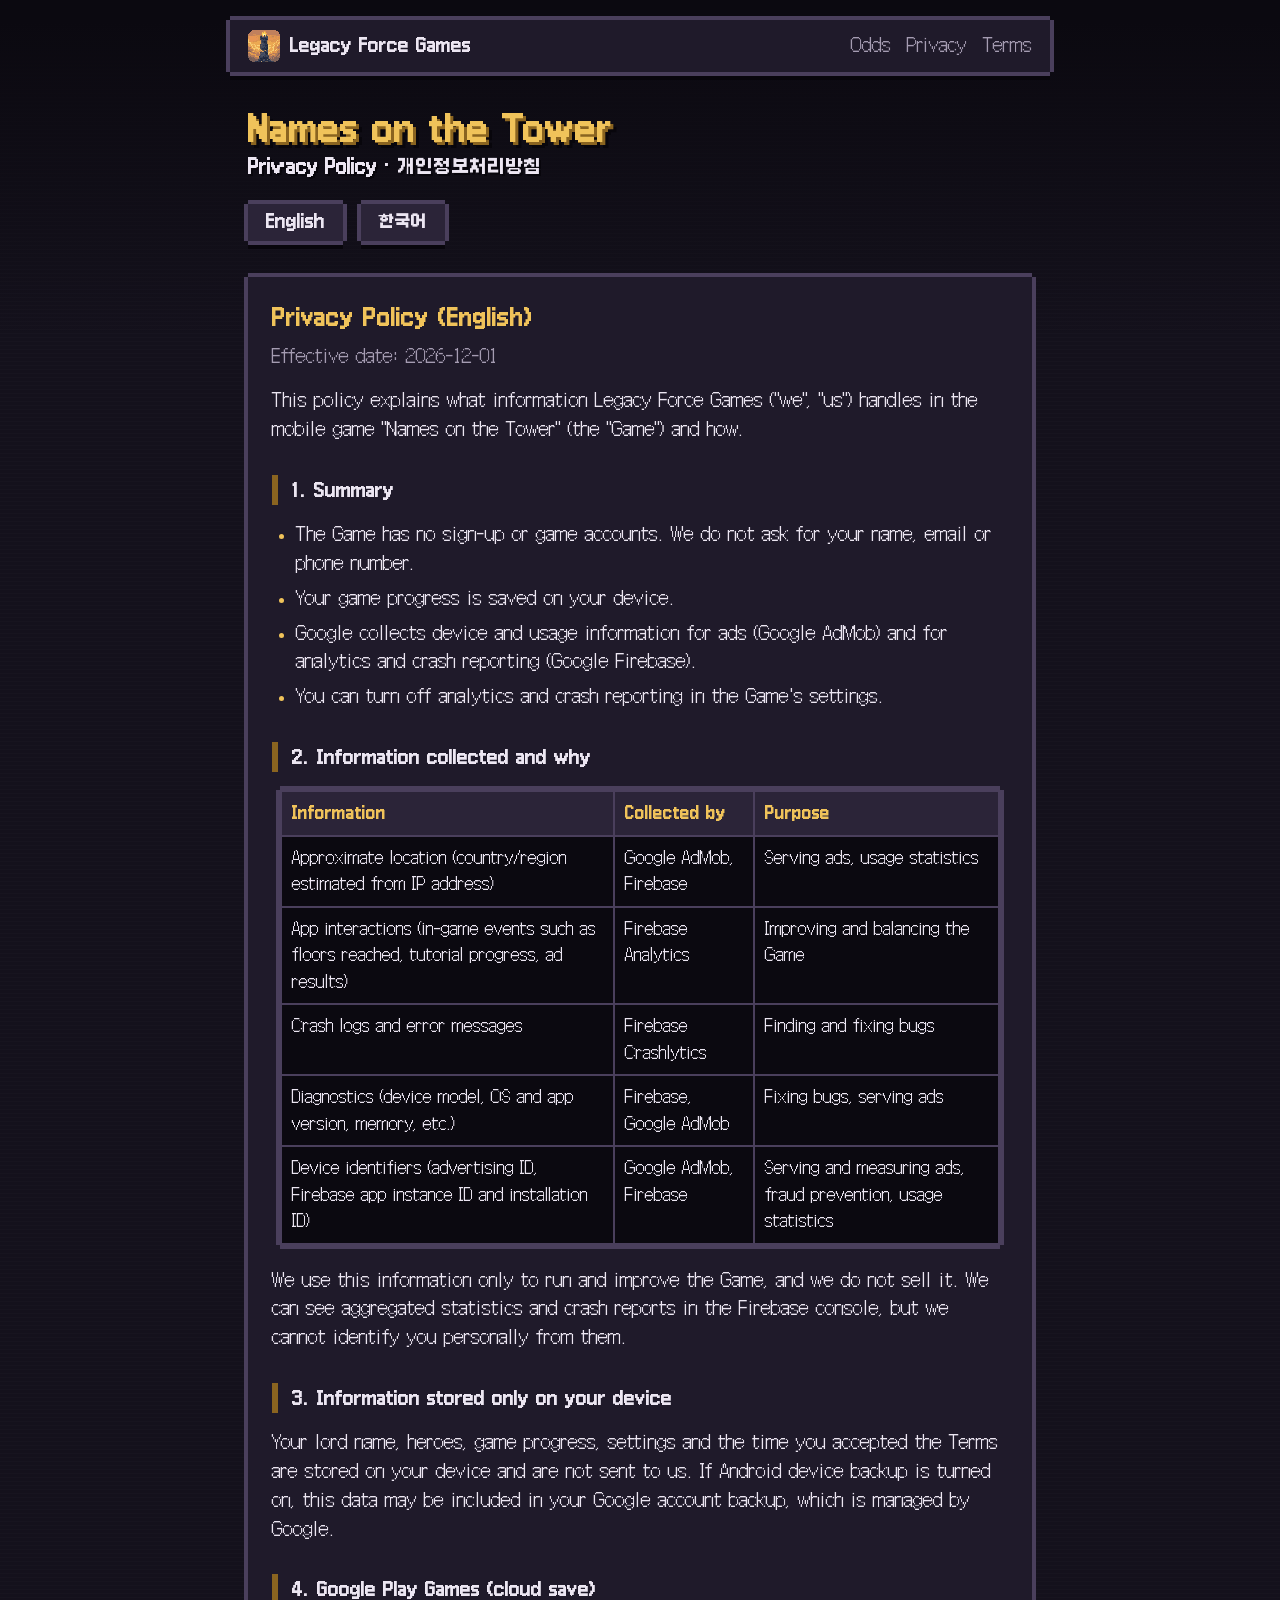
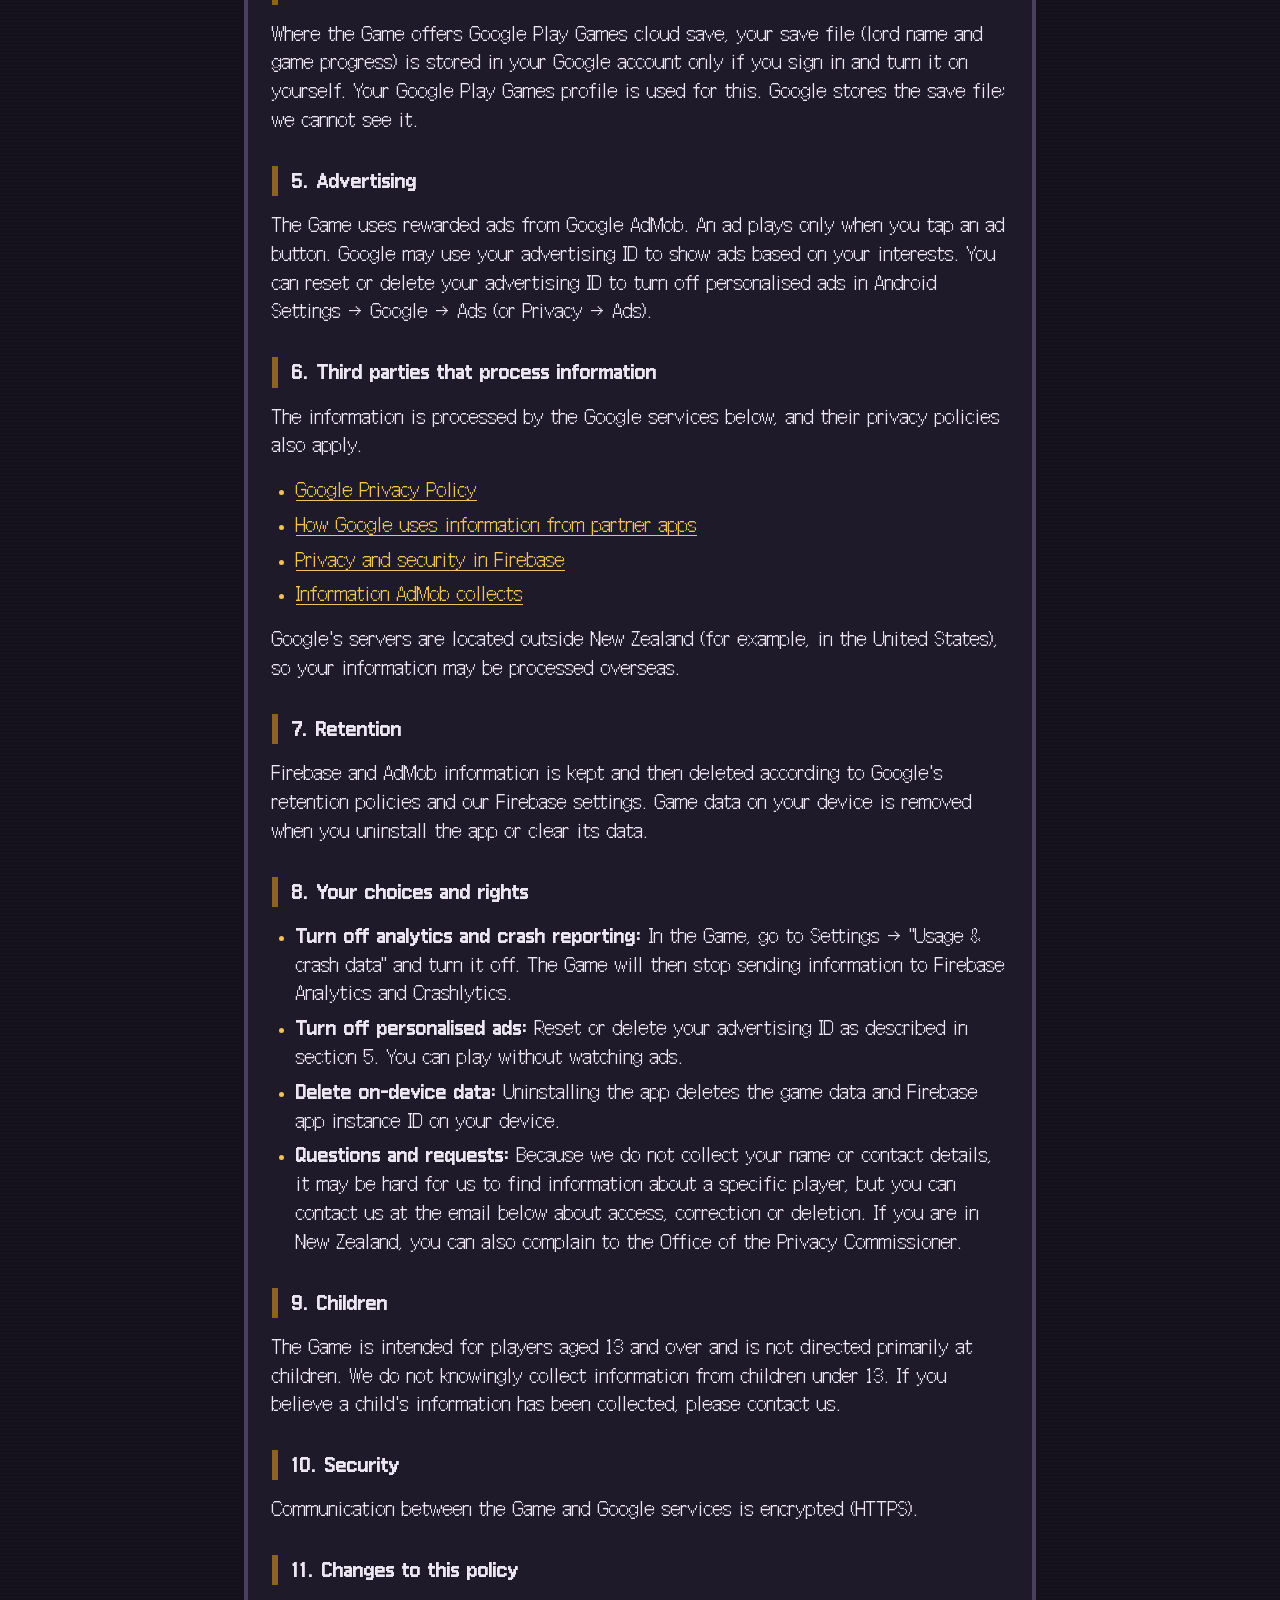
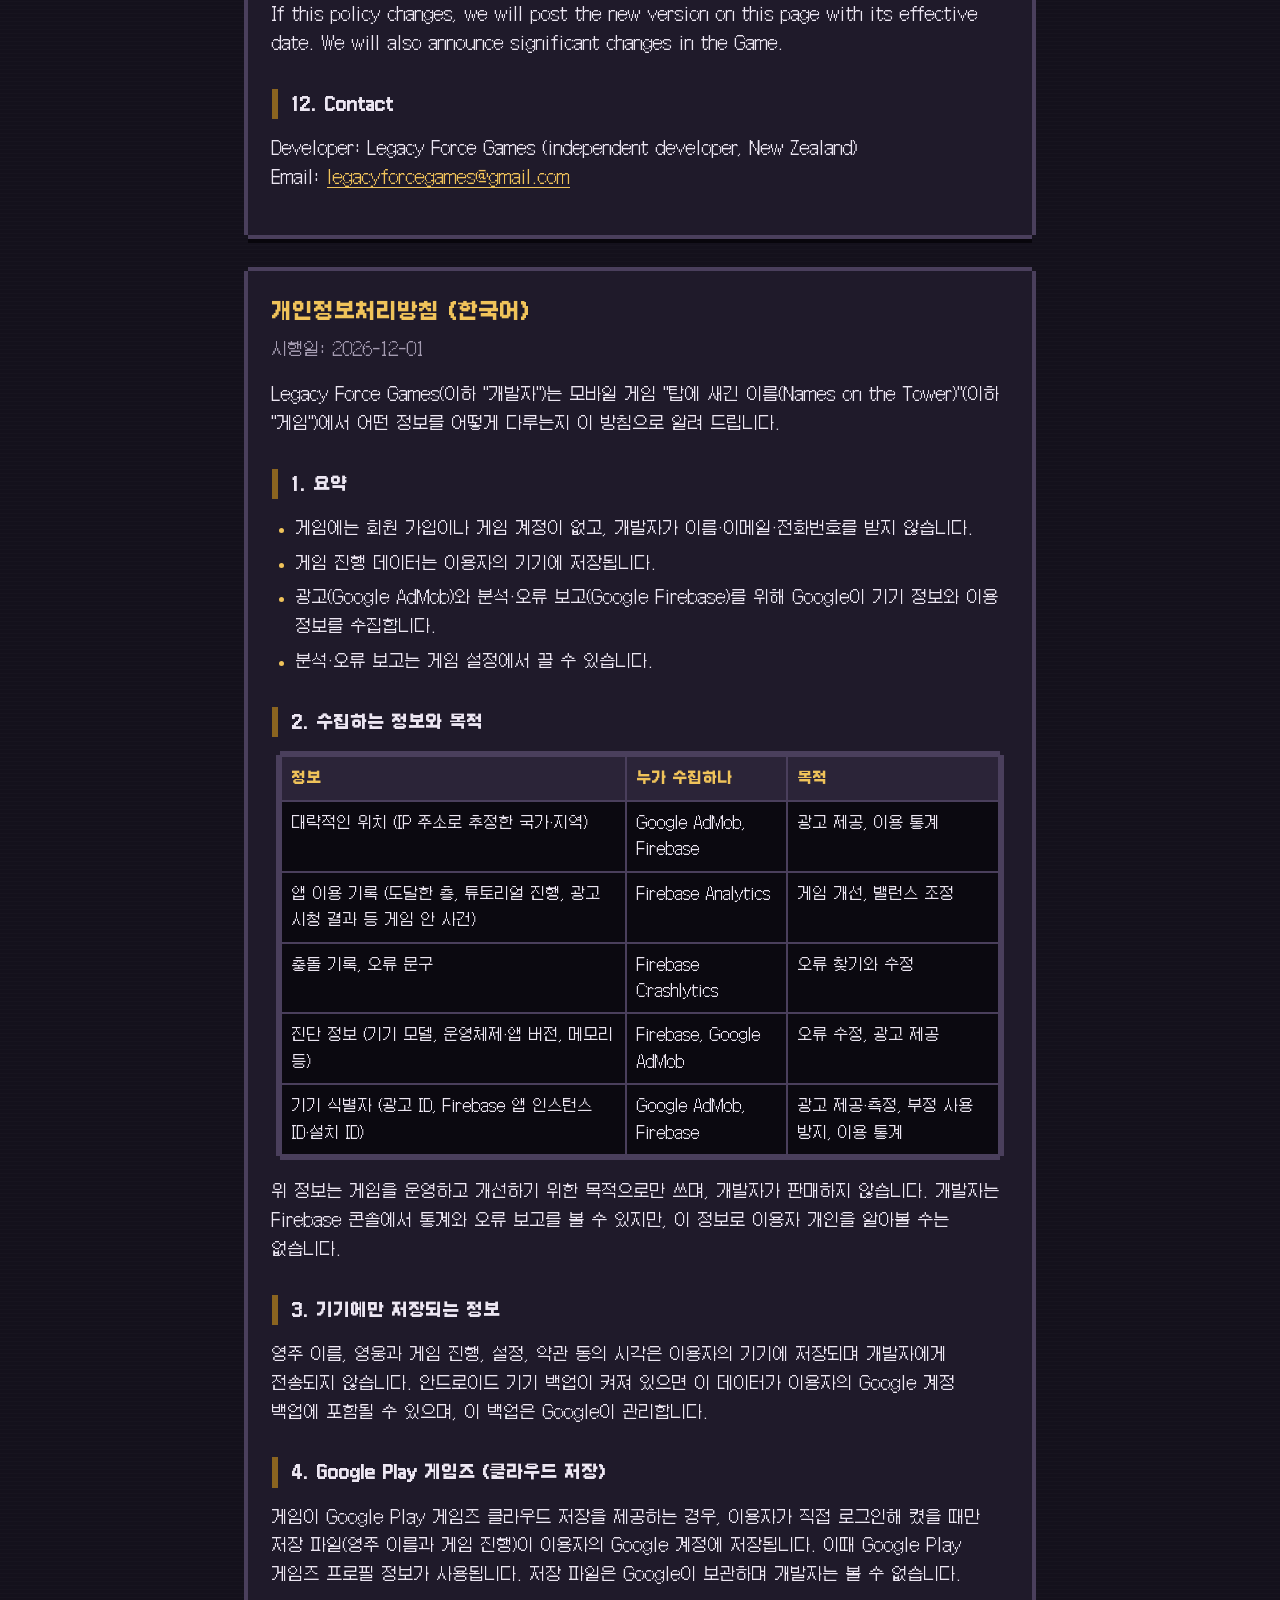
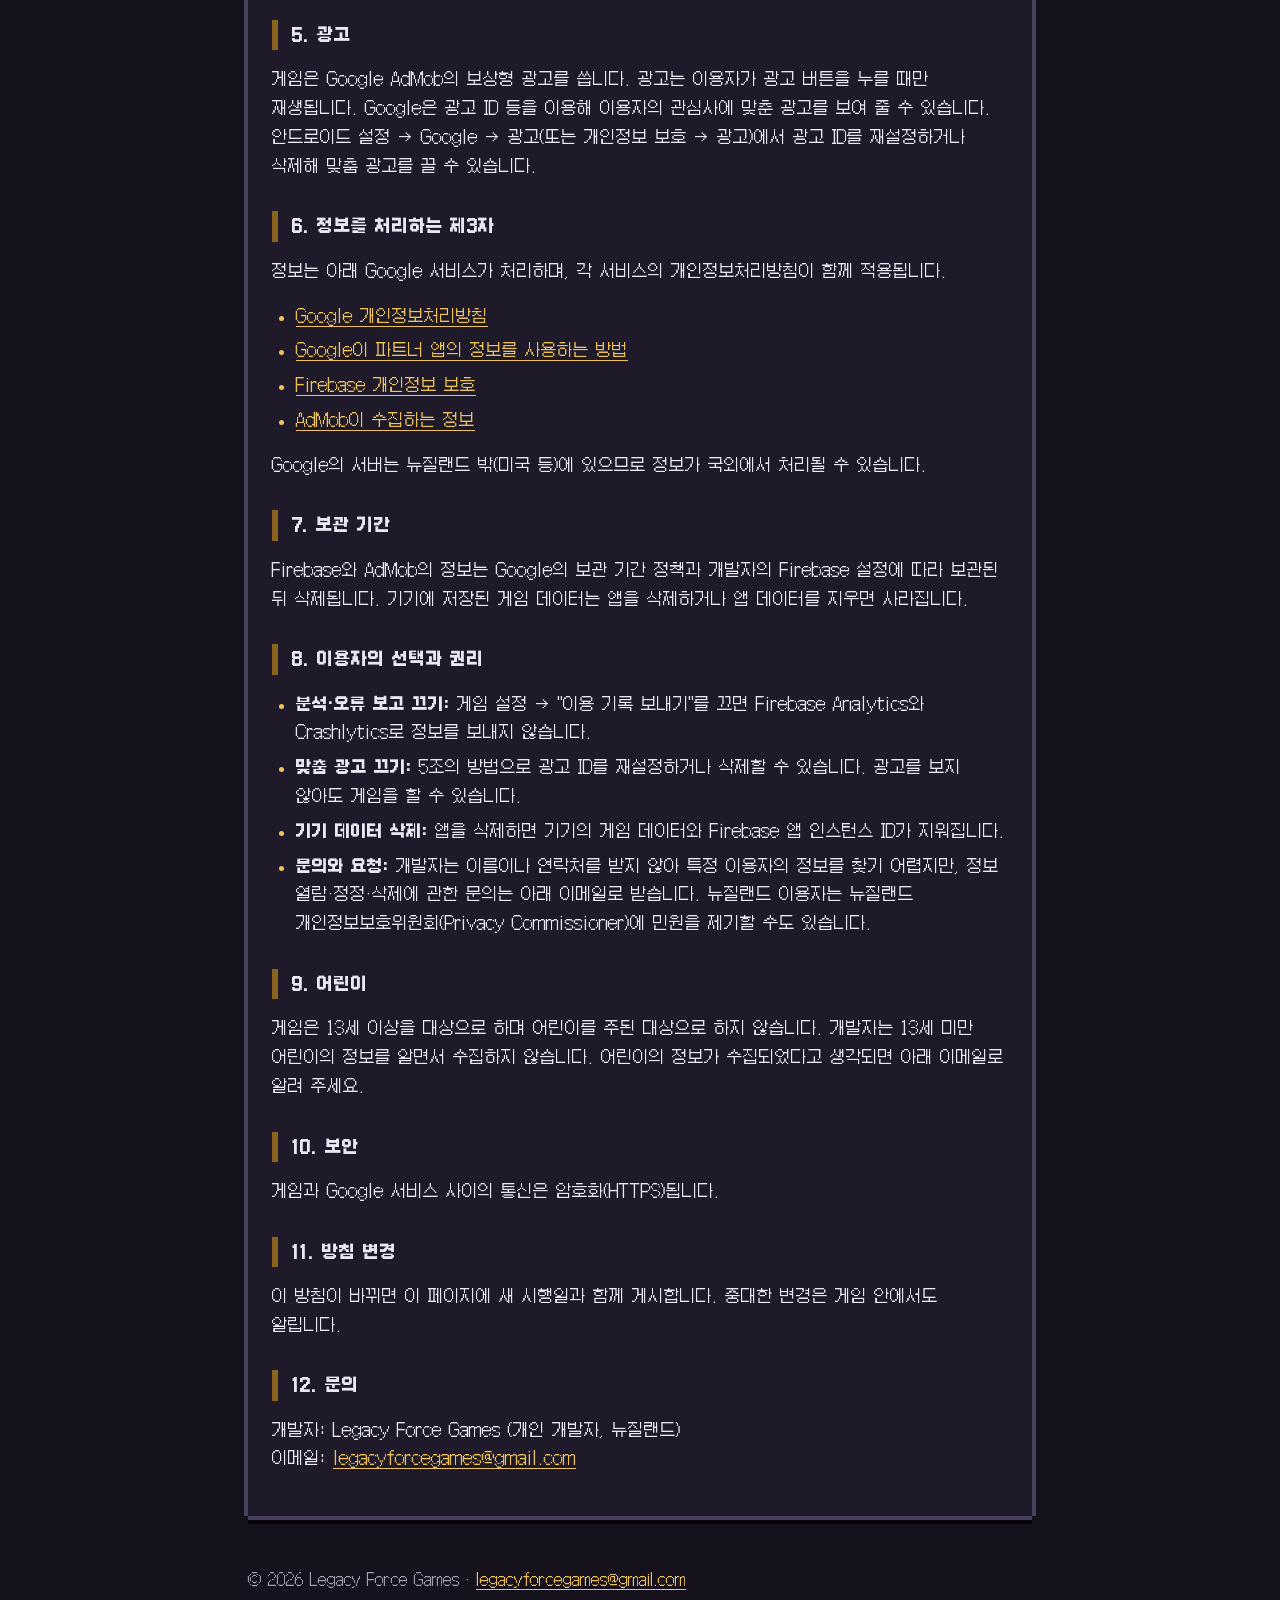
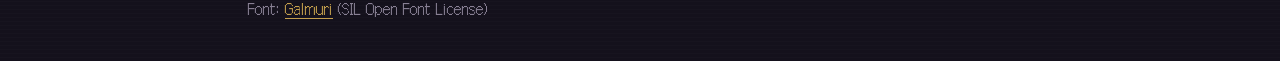
==== commit c92a1322: "Add probability table (recruit, forging, promotion)" ====
--- a/names-on-the-tower/privacy/index.html
+++ b/names-on-the-tower/privacy/index.html
@@ -6,11 +6,11 @@
 <title>Privacy Policy — Names on the Tower</title>
 <meta name="description" content="Privacy Policy for Names on the Tower">
 <link rel="icon" href="/assets/icon.png">
-<link rel="stylesheet" href="/assets/site.css">
+<link rel="stylesheet" href="/assets/site.css?v=2">
 </head>
 <body class="privacy">
 <header class="top"><a class="brand" href="/"><img src="/assets/icon.png" alt="" width="32" height="32">Legacy Force Games</a>
-<nav><a href="/names-on-the-tower/privacy/">Privacy</a><a href="/names-on-the-tower/terms/">Terms</a></nav></header>
+<nav><a href="/names-on-the-tower/odds/">Odds</a><a href="/names-on-the-tower/privacy/">Privacy</a><a href="/names-on-the-tower/terms/">Terms</a></nav></header>
 <main>
 <h1>Names on the Tower<br><span>Privacy Policy · 개인정보처리방침</span></h1>
 <nav class="lang"><a class="btn" href="#en">English</a><a class="btn" href="#ko">한국어</a></nav>
